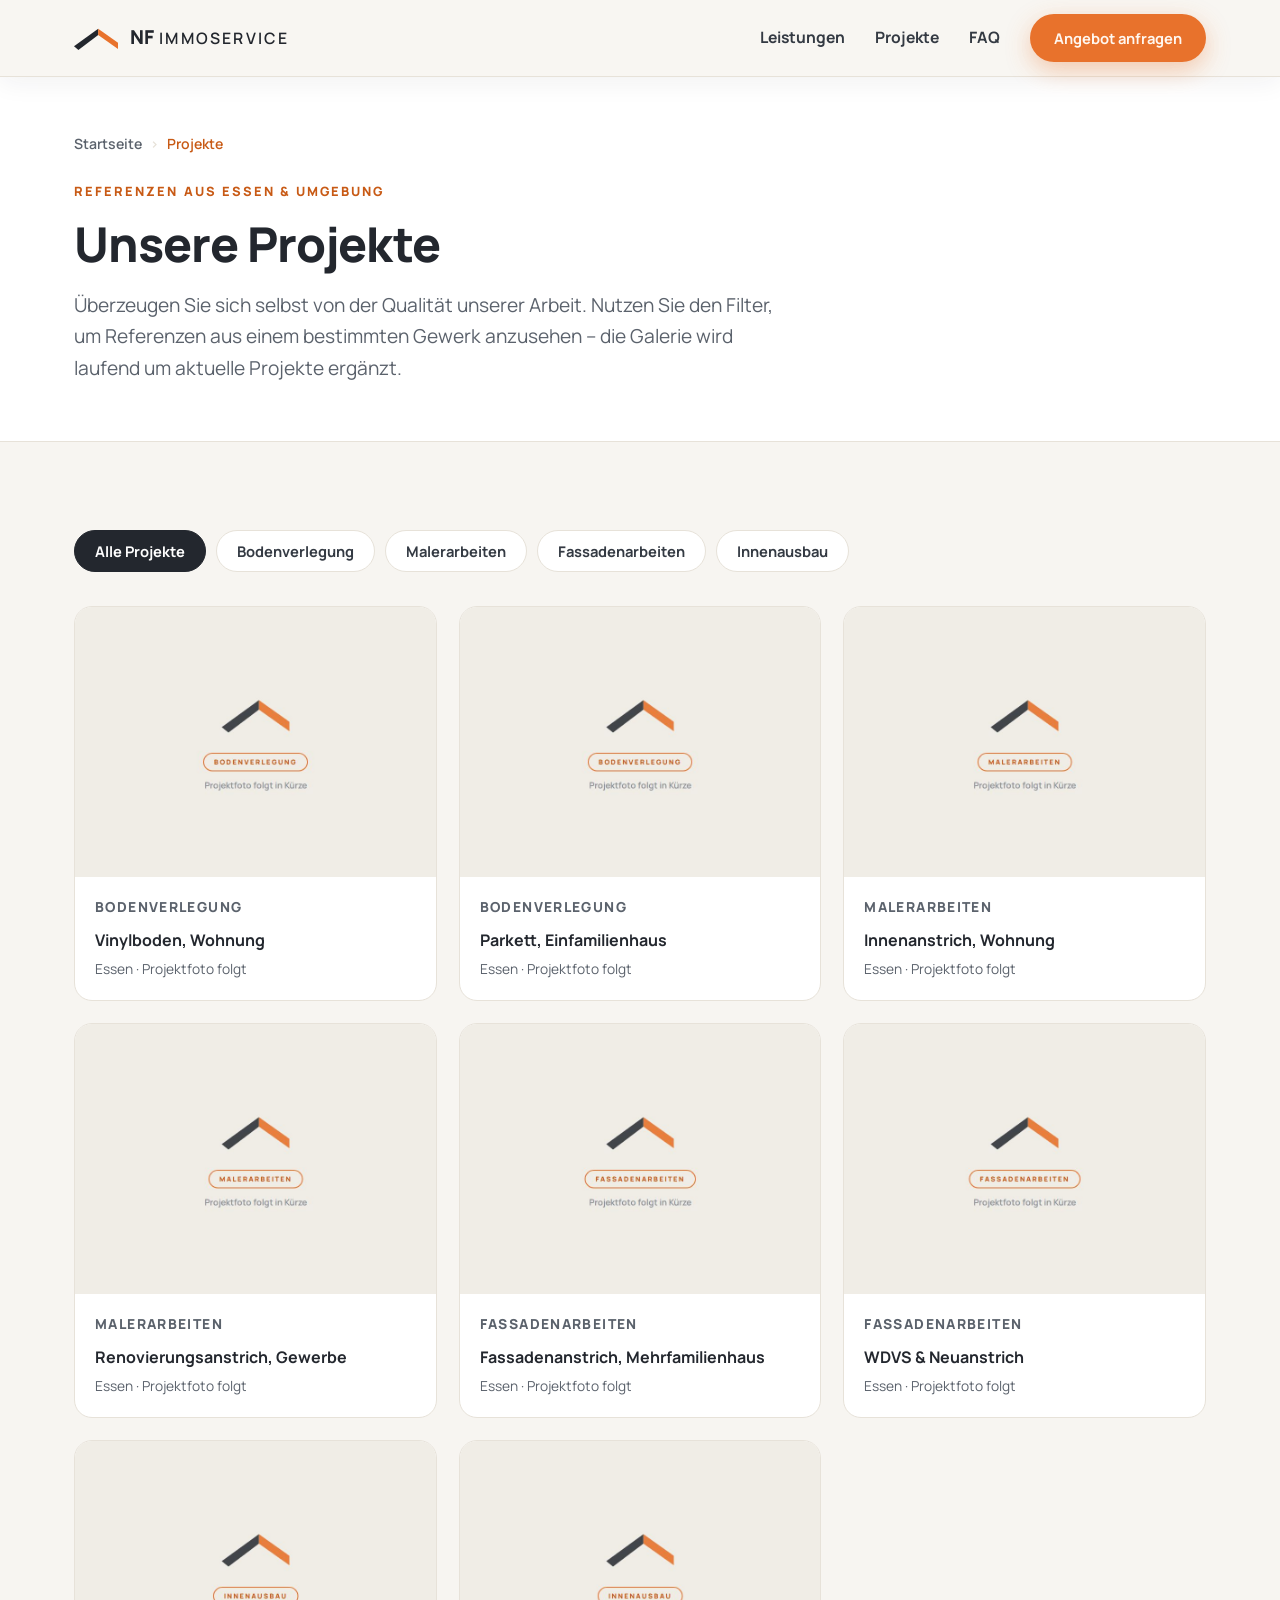
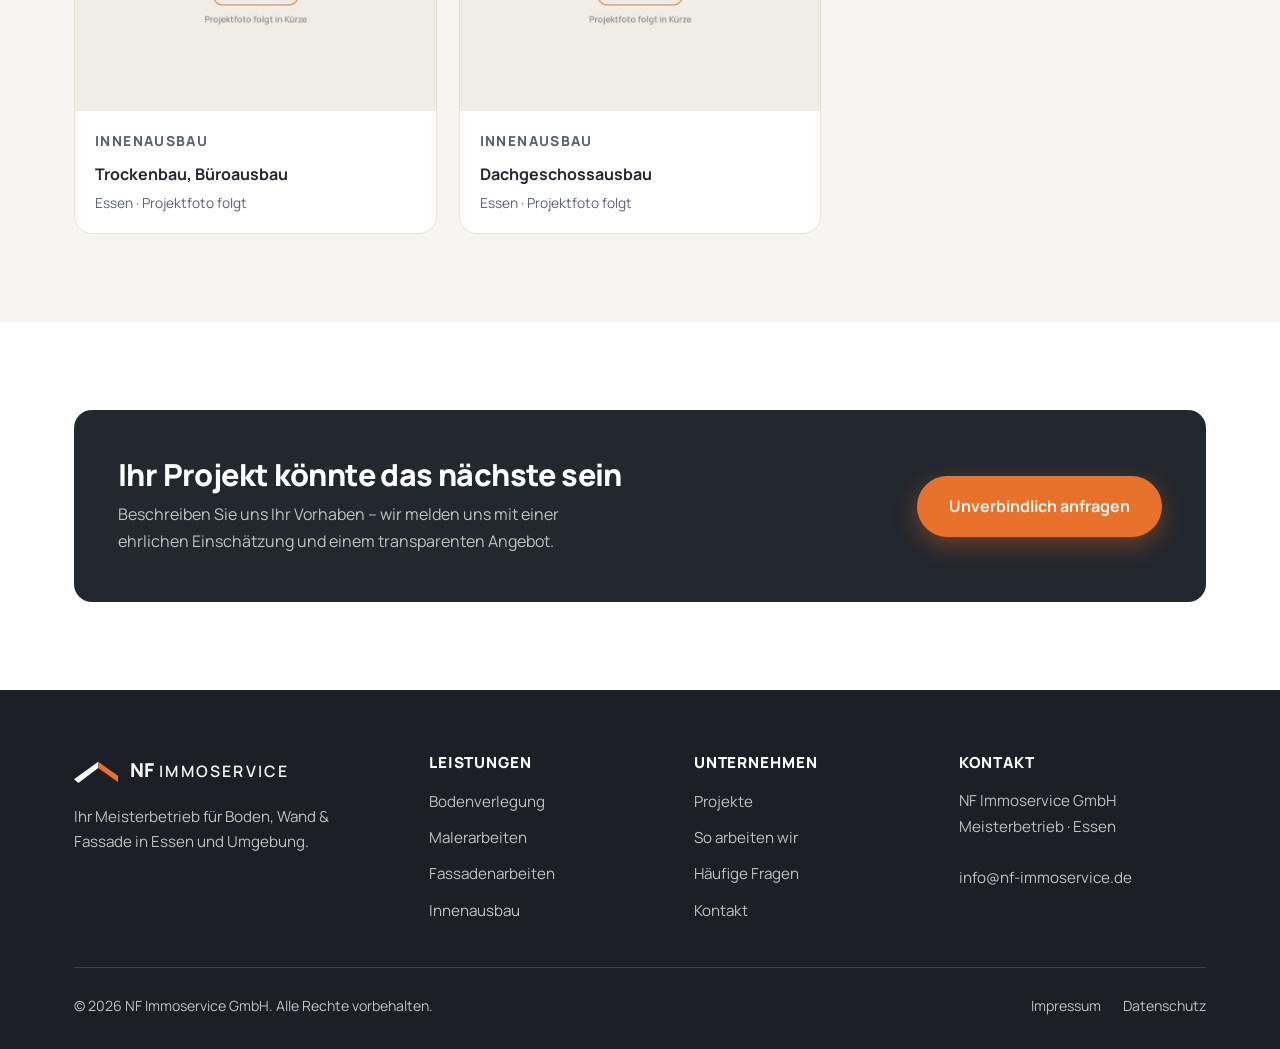
==== projekte/index.html @ ee69bb4f "Ausbau zu Multi-Page: Leistungs-Unterseiten, Projektgalerie, Local SEO Essen - Eigene SEO-Landingpag" ====
<!DOCTYPE html>
<html lang="de">
<head>
    <meta charset="UTF-8">
    <meta name="viewport" content="width=device-width, initial-scale=1.0">

    <title>Projekte &amp; Referenzen – NF Immoservice, Meisterbetrieb in Essen</title>
    <meta name="description" content="Ausgewählte Projekte und Referenzen der NF Immoservice GmbH aus Essen und Umgebung: Bodenverlegung, Malerarbeiten, Fassadenarbeiten und Innenausbau im Überblick.">
    <meta name="robots" content="index, follow, max-image-preview:large">
    <link rel="canonical" href="https://www.nf-immoservice.de/projekte/">

    <meta property="og:type" content="website">
    <meta property="og:locale" content="de_DE">
    <meta property="og:site_name" content="NF Immoservice GmbH">
    <meta property="og:title" content="Projekte &amp; Referenzen – NF Immoservice">
    <meta property="og:description" content="Ausgewählte Projekte aus Bodenverlegung, Malerarbeiten, Fassade und Innenausbau in Essen und Umgebung.">
    <meta property="og:url" content="https://www.nf-immoservice.de/projekte/">
    <meta property="og:image" content="https://www.nf-immoservice.de/og-image.png">

    <link rel="icon" type="image/svg+xml" href="../favicon.svg">
    <link rel="apple-touch-icon" href="../apple-touch-icon.png">
    <meta name="theme-color" content="#23272E">
    <link rel="preload" href="../fonts/manrope-latin.woff2" as="font" type="font/woff2" crossorigin>
    <link rel="stylesheet" href="../styles.css">

    <script type="application/ld+json">
    {
      "@context": "https://schema.org",
      "@type": "BreadcrumbList",
      "itemListElement": [
        { "@type": "ListItem", "position": 1, "name": "Startseite", "item": "https://www.nf-immoservice.de/" },
        { "@type": "ListItem", "position": 2, "name": "Projekte", "item": "https://www.nf-immoservice.de/projekte/" }
      ]
    }
    </script>
</head>
<body>

    <a class="skip-link" href="#main">Zum Inhalt springen</a>

    <header class="header scrolled">
        <div class="header-inner">
            <a href="../index.html" class="brand" aria-label="NF Immoservice – zur Startseite">
                <svg class="brand-mark" width="44" height="34" viewBox="0 0 100 62" aria-hidden="true" focusable="false">
                    <polygon points="0,50 55,10 55,24 10,58" fill="#23272E"/>
                    <polygon points="55,10 100,42 100,56 55,24" fill="#E8722C"/>
                </svg>
                <span class="brand-text">NF <em>Immoservice</em></span>
            </a>
            <nav class="nav-desktop" aria-label="Hauptnavigation">
                <a href="../index.html#leistungen">Leistungen</a>
                <a href="./" aria-current="page">Projekte</a>
                <a href="../index.html#faq">FAQ</a>
                <span data-phone-slot="header" hidden></span>
                <a href="../index.html#kontakt" class="btn btn-primary btn-sm">Angebot anfragen</a>
            </nav>
            <button class="menu-btn" id="menuBtn" aria-label="Menü öffnen" aria-expanded="false" aria-controls="mobileMenu">
                <span class="hamburger" aria-hidden="true"><span></span><span></span><span></span></span>
            </button>
        </div>
    </header>

    <div class="mobile-menu" id="mobileMenu">
        <nav class="mobile-nav" aria-label="Mobile Navigation">
            <a href="../index.html">Startseite</a>
            <a href="../leistungen/bodenverlegung/">Bodenverlegung</a>
            <a href="../leistungen/malerarbeiten/">Malerarbeiten</a>
            <a href="../leistungen/fassadenarbeiten/">Fassadenarbeiten</a>
            <a href="../leistungen/innenausbau/">Innenausbau</a>
            <a href="./" aria-current="page">Projekte</a>
            <a href="../index.html#kontakt" class="mobile-cta">Angebot anfragen</a>
        </nav>
    </div>

    <main id="main">

        <section class="page-hero">
            <div class="container">
                <ol class="breadcrumb">
                    <li><a href="../index.html">Startseite</a></li>
                    <li aria-current="page">Projekte</li>
                </ol>
                <p class="eyebrow">Referenzen aus Essen &amp; Umgebung</p>
                <h1>Unsere Projekte</h1>
                <p class="lead">Überzeugen Sie sich selbst von der Qualität unserer Arbeit. Nutzen Sie den Filter, um Referenzen aus einem bestimmten Gewerk anzusehen – die Galerie wird laufend um aktuelle Projekte ergänzt.</p>
            </div>
        </section>

        <section class="detail">
            <div class="container">
                <div class="gallery-filter" role="group" aria-label="Projekte nach Gewerk filtern">
                    <button data-filter="alle" class="active" aria-pressed="true">Alle Projekte</button>
                    <button data-filter="bodenverlegung" aria-pressed="false">Bodenverlegung</button>
                    <button data-filter="malerarbeiten" aria-pressed="false">Malerarbeiten</button>
                    <button data-filter="fassadenarbeiten" aria-pressed="false">Fassadenarbeiten</button>
                    <button data-filter="innenausbau" aria-pressed="false">Innenausbau</button>
                </div>

                <div class="gallery-grid">
                    <figure class="gallery-item" data-gewerk="bodenverlegung">
                        <img src="../images/projekte/projekt-bodenverlegung-1.jpg" alt="Referenzprojekt Bodenverlegung" width="800" height="600" loading="lazy">
                        <figcaption>
                            <span class="gallery-tag">Bodenverlegung</span>
                            <strong>Vinylboden, Wohnung</strong>
                            <span>Essen · Projektfoto folgt</span>
                        </figcaption>
                    </figure>
                    <figure class="gallery-item" data-gewerk="bodenverlegung">
                        <img src="../images/projekte/projekt-bodenverlegung-2.jpg" alt="Referenzprojekt Bodenverlegung" width="800" height="600" loading="lazy">
                        <figcaption>
                            <span class="gallery-tag">Bodenverlegung</span>
                            <strong>Parkett, Einfamilienhaus</strong>
                            <span>Essen · Projektfoto folgt</span>
                        </figcaption>
                    </figure>
                    <figure class="gallery-item" data-gewerk="malerarbeiten">
                        <img src="../images/projekte/projekt-malerarbeiten-1.jpg" alt="Referenzprojekt Malerarbeiten" width="800" height="600" loading="lazy">
                        <figcaption>
                            <span class="gallery-tag">Malerarbeiten</span>
                            <strong>Innenanstrich, Wohnung</strong>
                            <span>Essen · Projektfoto folgt</span>
                        </figcaption>
                    </figure>
                    <figure class="gallery-item" data-gewerk="malerarbeiten">
                        <img src="../images/projekte/projekt-malerarbeiten-2.jpg" alt="Referenzprojekt Malerarbeiten" width="800" height="600" loading="lazy">
                        <figcaption>
                            <span class="gallery-tag">Malerarbeiten</span>
                            <strong>Renovierungsanstrich, Gewerbe</strong>
                            <span>Essen · Projektfoto folgt</span>
                        </figcaption>
                    </figure>
                    <figure class="gallery-item" data-gewerk="fassadenarbeiten">
                        <img src="../images/projekte/projekt-fassadenarbeiten-1.jpg" alt="Referenzprojekt Fassadenarbeiten" width="800" height="600" loading="lazy">
                        <figcaption>
                            <span class="gallery-tag">Fassadenarbeiten</span>
                            <strong>Fassadenanstrich, Mehrfamilienhaus</strong>
                            <span>Essen · Projektfoto folgt</span>
                        </figcaption>
                    </figure>
                    <figure class="gallery-item" data-gewerk="fassadenarbeiten">
                        <img src="../images/projekte/projekt-fassadenarbeiten-2.jpg" alt="Referenzprojekt Fassadenarbeiten" width="800" height="600" loading="lazy">
                        <figcaption>
                            <span class="gallery-tag">Fassadenarbeiten</span>
                            <strong>WDVS &amp; Neuanstrich</strong>
                            <span>Essen · Projektfoto folgt</span>
                        </figcaption>
                    </figure>
                    <figure class="gallery-item" data-gewerk="innenausbau">
                        <img src="../images/projekte/projekt-innenausbau-1.jpg" alt="Referenzprojekt Innenausbau" width="800" height="600" loading="lazy">
                        <figcaption>
                            <span class="gallery-tag">Innenausbau</span>
                            <strong>Trockenbau, Büroausbau</strong>
                            <span>Essen · Projektfoto folgt</span>
                        </figcaption>
                    </figure>
                    <figure class="gallery-item" data-gewerk="innenausbau">
                        <img src="../images/projekte/projekt-innenausbau-2.jpg" alt="Referenzprojekt Innenausbau" width="800" height="600" loading="lazy">
                        <figcaption>
                            <span class="gallery-tag">Innenausbau</span>
                            <strong>Dachgeschossausbau</strong>
                            <span>Essen · Projektfoto folgt</span>
                        </figcaption>
                    </figure>
                </div>
            </div>
        </section>

        <section class="detail detail-alt">
            <div class="container">
                <div class="cta-banner">
                    <div>
                        <h2>Ihr Projekt könnte das nächste sein</h2>
                        <p>Beschreiben Sie uns Ihr Vorhaben – wir melden uns mit einer ehrlichen Einschätzung und einem transparenten Angebot.</p>
                    </div>
                    <a href="../index.html#kontakt" class="btn btn-primary">Unverbindlich anfragen</a>
                </div>
            </div>
        </section>
    </main>

    <footer class="footer">
        <div class="container">
            <div class="footer-grid">
                <div class="footer-col footer-brand">
                    <a href="../index.html" class="brand brand-light" aria-label="NF Immoservice – zur Startseite">
                        <svg class="brand-mark" width="44" height="34" viewBox="0 0 100 62" aria-hidden="true" focusable="false">
                            <polygon points="0,50 55,10 55,24 10,58" fill="#F7F5F1"/>
                            <polygon points="55,10 100,42 100,56 55,24" fill="#E8722C"/>
                        </svg>
                        <span class="brand-text">NF <em>Immoservice</em></span>
                    </a>
                    <p class="footer-tagline">Ihr Meisterbetrieb für Boden, Wand &amp; Fassade in Essen und Umgebung.</p>
                </div>
                <div class="footer-col">
                    <h4>Leistungen</h4>
                    <ul>
                        <li><a href="../leistungen/bodenverlegung/">Bodenverlegung</a></li>
                        <li><a href="../leistungen/malerarbeiten/">Malerarbeiten</a></li>
                        <li><a href="../leistungen/fassadenarbeiten/">Fassadenarbeiten</a></li>
                        <li><a href="../leistungen/innenausbau/">Innenausbau</a></li>
                    </ul>
                </div>
                <div class="footer-col">
                    <h4>Unternehmen</h4>
                    <ul>
                        <li><a href="./">Projekte</a></li>
                        <li><a href="../index.html#ablauf">So arbeiten wir</a></li>
                        <li><a href="../index.html#faq">Häufige Fragen</a></li>
                        <li><a href="../index.html#kontakt">Kontakt</a></li>
                    </ul>
                </div>
                <div class="footer-col">
                    <h4>Kontakt</h4>
                    <address>
                        NF Immoservice GmbH<br>
                        Meisterbetrieb · Essen<br><br>
                        <a href="mailto:info@nf-immoservice.de">info@nf-immoservice.de</a>
                    </address>
                </div>
            </div>
            <div class="footer-bottom">
                <p>&copy; <span id="year">2026</span> NF Immoservice GmbH. Alle Rechte vorbehalten.</p>
                <div class="footer-legal">
                    <a href="../impressum.html">Impressum</a>
                    <a href="../datenschutz.html">Datenschutz</a>
                </div>
            </div>
        </div>
    </footer>

    <script src="../site.js" defer></script>
</body>
</html>
---- styles.css ----
/* ============================================================
   NF Immoservice – Design System
   Farben aus dem Firmenlogo: Anthrazit & Orange auf Warmweiß
   ============================================================ */

/* Selbstgehostete Schrift (DSGVO-konform, kein Google-Fonts-Request) */
@font-face {
    font-family: 'Manrope';
    font-style: normal;
    font-weight: 400 800;
    font-display: swap;
    src: url('fonts/manrope-latin.woff2') format('woff2');
    unicode-range: U+0000-00FF, U+0131, U+0152-0153, U+02BB-02BC, U+02C6, U+02DA, U+02DC, U+0304, U+0308, U+0329, U+2000-206F, U+20AC, U+2122, U+2191, U+2193, U+2212, U+2215, U+FEFF, U+FFFD;
}

@font-face {
    font-family: 'Manrope';
    font-style: normal;
    font-weight: 400 800;
    font-display: swap;
    src: url('fonts/manrope-latin-ext.woff2') format('woff2');
    unicode-range: U+0100-02BA, U+02BD-02C5, U+02C7-02CC, U+02CE-02D7, U+02DD-02FF, U+0304, U+0308, U+0329, U+1D00-1DBF, U+1E00-1E9F, U+1EF2-1EFF, U+2020, U+20A0-20AB, U+20AD-20C0, U+2113, U+2C60-2C7F, U+A720-A7FF;
}

:root {
    --ink: #23272E;
    --ink-soft: #343A43;
    --muted: #5B626C;
    --paper: #F7F5F1;
    --white: #FFFFFF;
    --orange: #E8722C;
    --orange-dark: #C85A15;
    --line: #E7E2D9;
    --line-dark: rgba(255, 255, 255, 0.14);
    --radius: 18px;
    --radius-sm: 12px;
    --shadow: 0 10px 40px rgba(35, 39, 46, 0.08);
    --shadow-lg: 0 24px 64px rgba(35, 39, 46, 0.14);
    --container: 1180px;
    --header-h: 76px;
}

* { margin: 0; padding: 0; box-sizing: border-box; }

html { scroll-behavior: smooth; }

body {
    font-family: 'Manrope', system-ui, -apple-system, 'Segoe UI', sans-serif;
    color: var(--ink);
    background: var(--paper);
    line-height: 1.65;
    -webkit-font-smoothing: antialiased;
    text-rendering: optimizeLegibility;
}

img { display: block; max-width: 100%; height: auto; }

a { color: inherit; }

.container {
    max-width: var(--container);
    margin: 0 auto;
    padding: 0 24px;
}

section[id] { scroll-margin-top: calc(var(--header-h) + 16px); }

/* ---------- Typografie ---------- */

h1, h2, h3, h4 {
    font-weight: 800;
    line-height: 1.15;
    letter-spacing: -0.02em;
    color: var(--ink);
}

h1 { font-size: clamp(2.3rem, 5vw, 3.6rem); }
h2 { font-size: clamp(1.7rem, 3.4vw, 2.5rem); }
h3 { font-size: 1.2rem; }

.eyebrow {
    display: inline-block;
    font-size: 0.8rem;
    font-weight: 800;
    letter-spacing: 0.16em;
    text-transform: uppercase;
    color: var(--orange-dark);
    margin-bottom: 14px;
}

.eyebrow-light { color: var(--orange); }

.lead {
    font-size: clamp(1.05rem, 1.6vw, 1.2rem);
    color: var(--muted);
    max-width: 54ch;
}

.section-head {
    max-width: 640px;
    margin-bottom: 48px;
}

.section-sub {
    color: var(--muted);
    font-size: 1.05rem;
    margin-top: 12px;
}

.accent { color: var(--orange); }

/* ---------- Buttons ---------- */

.btn {
    display: inline-flex;
    align-items: center;
    justify-content: center;
    gap: 8px;
    padding: 15px 30px;
    border-radius: 999px;
    border: 2px solid transparent;
    font-family: inherit;
    font-size: 1rem;
    font-weight: 700;
    text-decoration: none;
    cursor: pointer;
    transition: transform 0.18s ease, box-shadow 0.18s ease, background 0.18s ease, color 0.18s ease, border-color 0.18s ease;
}

.btn:focus-visible { outline: 3px solid var(--orange); outline-offset: 3px; }

.btn-primary {
    background: var(--orange);
    color: #FFF7F0;
    box-shadow: 0 8px 24px rgba(232, 114, 44, 0.35);
}

.btn-primary:hover {
    background: var(--orange-dark);
    transform: translateY(-2px);
    box-shadow: 0 12px 30px rgba(200, 90, 21, 0.4);
}

.btn-ghost {
    background: transparent;
    color: var(--ink);
    border-color: var(--ink);
}

.btn-ghost:hover { background: var(--ink); color: var(--paper); transform: translateY(-2px); }

.btn-sm { padding: 10px 22px; font-size: 0.92rem; }

.btn-block { width: 100%; }

/* ---------- Skip-Link ---------- */

.skip-link {
    position: absolute;
    left: 16px;
    top: -60px;
    z-index: 200;
    background: var(--ink);
    color: var(--white);
    padding: 10px 18px;
    border-radius: 8px;
    text-decoration: none;
    transition: top 0.2s ease;
}

.skip-link:focus { top: 12px; }

/* ---------- Header ---------- */

.header {
    position: fixed;
    inset: 0 0 auto 0;
    z-index: 100;
    background: rgba(247, 245, 241, 0.88);
    backdrop-filter: blur(12px);
    -webkit-backdrop-filter: blur(12px);
    border-bottom: 1px solid transparent;
    transition: border-color 0.25s ease, box-shadow 0.25s ease;
}

.header.scrolled {
    border-bottom-color: var(--line);
    box-shadow: 0 6px 24px rgba(35, 39, 46, 0.06);
}

.header-inner {
    max-width: var(--container);
    margin: 0 auto;
    padding: 0 24px;
    height: var(--header-h);
    display: flex;
    align-items: center;
    justify-content: space-between;
    gap: 24px;
}

.brand {
    display: inline-flex;
    align-items: center;
    gap: 12px;
    text-decoration: none;
}

.brand-mark { flex-shrink: 0; }

.brand-text {
    font-size: 1.2rem;
    font-weight: 800;
    letter-spacing: 0.02em;
    color: var(--ink);
    white-space: nowrap;
}

.brand-text em {
    font-style: normal;
    font-weight: 600;
    letter-spacing: 0.14em;
    text-transform: uppercase;
    font-size: 0.82em;
}

.brand-light .brand-text { color: var(--paper); }

.nav-desktop {
    display: flex;
    align-items: center;
    gap: 30px;
}

.nav-desktop > a:not(.btn) {
    text-decoration: none;
    font-weight: 700;
    font-size: 0.98rem;
    color: var(--ink-soft);
    position: relative;
    padding: 6px 0;
}

.nav-desktop > a:not(.btn)::after {
    content: "";
    position: absolute;
    left: 0;
    bottom: 0;
    width: 100%;
    height: 2px;
    background: var(--orange);
    transform: scaleX(0);
    transform-origin: left;
    transition: transform 0.22s ease;
}

.nav-desktop > a:not(.btn):hover::after { transform: scaleX(1); }

/* Hamburger */

.menu-btn {
    display: none;
    background: none;
    border: none;
    cursor: pointer;
    padding: 10px;
}

.hamburger {
    display: flex;
    flex-direction: column;
    gap: 5px;
    width: 26px;
}

.hamburger span {
    height: 3px;
    width: 100%;
    background: var(--ink);
    border-radius: 2px;
    transition: transform 0.25s ease, opacity 0.25s ease;
}

.menu-btn.active .hamburger span:nth-child(1) { transform: translateY(8px) rotate(45deg); }
.menu-btn.active .hamburger span:nth-child(2) { opacity: 0; }
.menu-btn.active .hamburger span:nth-child(3) { transform: translateY(-8px) rotate(-45deg); }

/* Mobile Menu */

.mobile-menu {
    position: fixed;
    inset: 0;
    z-index: 90;
    background: var(--ink);
    display: flex;
    align-items: center;
    justify-content: center;
    opacity: 0;
    visibility: hidden;
    transition: opacity 0.3s ease, visibility 0.3s ease;
}

.mobile-menu.active { opacity: 1; visibility: visible; }

.mobile-nav {
    display: flex;
    flex-direction: column;
    align-items: center;
    gap: 22px;
}

.mobile-nav a {
    color: var(--paper);
    text-decoration: none;
    font-size: 1.35rem;
    font-weight: 700;
}

.mobile-nav a:hover { color: var(--orange); }

.mobile-nav .mobile-cta {
    margin-top: 10px;
    background: var(--orange);
    padding: 13px 30px;
    border-radius: 999px;
    font-size: 1.1rem;
}

.mobile-nav .mobile-cta:hover { color: var(--white); background: var(--orange-dark); }

/* ---------- Hero ---------- */

.hero {
    padding: calc(var(--header-h) + 64px) 0 84px;
    overflow: hidden;
}

.hero-grid {
    display: grid;
    grid-template-columns: 1.08fr 0.92fr;
    gap: 64px;
    align-items: center;
}

.hero h1 { margin-bottom: 22px; }

.hero .lead { margin-bottom: 34px; }

.hero-actions {
    display: flex;
    flex-wrap: wrap;
    gap: 14px;
    margin-bottom: 36px;
}

.hero-trust {
    list-style: none;
    display: flex;
    flex-wrap: wrap;
    gap: 12px 26px;
}

.hero-trust li {
    display: inline-flex;
    align-items: center;
    gap: 8px;
    font-weight: 700;
    font-size: 0.95rem;
    color: var(--ink-soft);
}

.hero-trust svg { color: var(--orange); flex-shrink: 0; }

.hero-visual { position: relative; }

.hero-photo {
    border-radius: var(--radius);
    overflow: hidden;
    box-shadow: var(--shadow-lg);
    aspect-ratio: 4 / 5;
}

.hero-photo img {
    width: 100%;
    height: 100%;
    object-fit: cover;
}

.hero-roof {
    position: absolute;
    top: -34px;
    right: -22px;
    width: 120px;
    filter: drop-shadow(0 10px 20px rgba(35, 39, 46, 0.2));
}

.hero-card {
    position: absolute;
    left: -26px;
    bottom: 34px;
    background: var(--white);
    border-radius: var(--radius-sm);
    box-shadow: var(--shadow-lg);
    padding: 18px 22px;
    display: flex;
    align-items: center;
    gap: 14px;
}

.hero-card-num {
    font-size: 2.4rem;
    font-weight: 800;
    color: var(--orange);
    line-height: 1;
}

.hero-card-label {
    font-size: 0.88rem;
    font-weight: 700;
    color: var(--ink-soft);
    line-height: 1.35;
}

/* ---------- Trustbar ---------- */

.trustbar {
    background: var(--ink);
    color: var(--paper);
    padding: 34px 0;
}

.trustbar-grid {
    display: grid;
    grid-template-columns: repeat(4, 1fr);
    gap: 28px;
}

.trust-item strong {
    display: block;
    font-size: 1.02rem;
    margin-bottom: 4px;
    color: var(--white);
}

.trust-item strong::before {
    content: "";
    display: inline-block;
    width: 8px;
    height: 8px;
    border-radius: 50%;
    background: var(--orange);
    margin-right: 10px;
    vertical-align: 2px;
}

.trust-item span {
    font-size: 0.9rem;
    color: rgba(247, 245, 241, 0.72);
}

/* ---------- Services ---------- */

.services {
    background: var(--white);
    padding: 96px 0;
}

.services-grid {
    display: grid;
    grid-template-columns: repeat(4, 1fr);
    gap: 24px;
}

.service-card {
    display: flex;
    flex-direction: column;
    background: var(--paper);
    border: 1px solid var(--line);
    border-radius: var(--radius);
    overflow: hidden;
    text-decoration: none;
    transition: transform 0.22s ease, box-shadow 0.22s ease, border-color 0.22s ease;
}

.service-card:hover {
    transform: translateY(-6px);
    box-shadow: var(--shadow-lg);
    border-color: transparent;
}

.service-image {
    aspect-ratio: 3 / 2;
    overflow: hidden;
}

.service-image img {
    width: 100%;
    height: 100%;
    object-fit: cover;
    transition: transform 0.35s ease;
}

.service-card:hover .service-image img { transform: scale(1.05); }

.service-body {
    padding: 22px 22px 24px;
    display: flex;
    flex-direction: column;
    flex: 1;
}

.service-body h3 { margin-bottom: 8px; }

.service-body p {
    color: var(--muted);
    font-size: 0.94rem;
    flex: 1;
}

.link-arrow {
    margin-top: 16px;
    font-weight: 800;
    font-size: 0.92rem;
    color: var(--orange-dark);
}

.service-card:hover .link-arrow { text-decoration: underline; }

/* ---------- Detail-Sektionen ---------- */

.detail { padding: 88px 0; background: var(--paper); }

.detail-alt { background: var(--white); }

.detail-grid {
    display: grid;
    grid-template-columns: 1fr 1.1fr;
    gap: 64px;
    align-items: center;
}

.detail-grid-reverse .detail-media { order: 2; }
.detail-grid-reverse .detail-copy { order: 1; }

.detail-media img {
    border-radius: var(--radius);
    box-shadow: var(--shadow);
    width: 100%;
    aspect-ratio: 4 / 3;
    object-fit: cover;
}

.detail-copy h2 { margin-bottom: 18px; }

.detail-copy p { color: var(--muted); margin-bottom: 16px; }

.detail-copy strong { color: var(--ink-soft); }

.check-list {
    list-style: none;
    margin-top: 8px;
    display: grid;
    gap: 10px;
}

.check-list li {
    position: relative;
    padding-left: 30px;
    font-weight: 600;
    color: var(--ink-soft);
    font-size: 0.97rem;
}

.check-list li::before {
    content: "";
    position: absolute;
    left: 0;
    top: 3px;
    width: 18px;
    height: 18px;
    border-radius: 50%;
    background: var(--orange);
    -webkit-mask: url('data:image/svg+xml;utf8,<svg xmlns="http://www.w3.org/2000/svg" viewBox="0 0 24 24" fill="none" stroke="black" stroke-width="3.5" stroke-linecap="round" stroke-linejoin="round"><polyline points="20 6 9 17 4 12"/></svg>') center / contain no-repeat;
    mask: url('data:image/svg+xml;utf8,<svg xmlns="http://www.w3.org/2000/svg" viewBox="0 0 24 24" fill="none" stroke="black" stroke-width="3.5" stroke-linecap="round" stroke-linejoin="round"><polyline points="20 6 9 17 4 12"/></svg>') center / contain no-repeat;
}

/* ---------- Prozess ---------- */

.process {
    background: var(--white);
    padding: 96px 0;
}

.process-grid {
    list-style: none;
    display: grid;
    grid-template-columns: repeat(4, 1fr);
    gap: 24px;
}

.process-step {
    background: var(--paper);
    border: 1px solid var(--line);
    border-radius: var(--radius);
    padding: 28px 24px;
    position: relative;
    transition: transform 0.22s ease, box-shadow 0.22s ease;
}

.process-step:hover { transform: translateY(-4px); box-shadow: var(--shadow); }

.step-num {
    display: inline-block;
    font-size: 0.95rem;
    font-weight: 800;
    color: var(--orange-dark);
    letter-spacing: 0.08em;
    border: 2px solid var(--orange);
    border-radius: 999px;
    padding: 4px 14px;
    margin-bottom: 18px;
}

.process-step h3 { margin-bottom: 10px; font-size: 1.1rem; }

.process-step p { color: var(--muted); font-size: 0.93rem; }

/* ---------- Warum wir ---------- */

.why {
    background: var(--ink);
    color: var(--paper);
    padding: 96px 0;
}

.why-grid-outer {
    display: grid;
    grid-template-columns: 0.9fr 1.1fr;
    gap: 64px;
    align-items: center;
}

.why h2 { color: var(--white); margin-bottom: 18px; }

.why-copy p {
    color: rgba(247, 245, 241, 0.78);
    margin-bottom: 28px;
}

.why-cards {
    display: grid;
    grid-template-columns: repeat(2, 1fr);
    gap: 20px;
}

.why-card {
    background: rgba(255, 255, 255, 0.05);
    border: 1px solid var(--line-dark);
    border-radius: var(--radius);
    padding: 26px 24px;
    transition: background 0.22s ease, transform 0.22s ease;
}

.why-card:hover { background: rgba(255, 255, 255, 0.09); transform: translateY(-4px); }

.why-icon {
    width: 48px;
    height: 48px;
    border-radius: 14px;
    background: rgba(232, 114, 44, 0.18);
    color: var(--orange);
    display: grid;
    place-items: center;
    margin-bottom: 16px;
}

.why-card h3 { color: var(--white); font-size: 1.05rem; margin-bottom: 8px; }

.why-card p { color: rgba(247, 245, 241, 0.72); font-size: 0.92rem; }

/* ---------- FAQ ---------- */

.faq { background: var(--paper); padding: 96px 0; }

.faq-inner { max-width: 820px; }

.faq-list { display: grid; gap: 14px; }

.faq-item {
    background: var(--white);
    border: 1px solid var(--line);
    border-radius: var(--radius-sm);
    overflow: hidden;
    transition: box-shadow 0.2s ease;
}

.faq-item[open] { box-shadow: var(--shadow); }

.faq-item summary {
    list-style: none;
    cursor: pointer;
    display: flex;
    align-items: center;
    justify-content: space-between;
    gap: 16px;
    padding: 20px 24px;
    font-weight: 800;
    font-size: 1.02rem;
}

.faq-item summary::-webkit-details-marker { display: none; }

.faq-item summary:focus-visible { outline: 3px solid var(--orange); outline-offset: -3px; }

.faq-chevron {
    flex-shrink: 0;
    width: 12px;
    height: 12px;
    border-right: 3px solid var(--orange-dark);
    border-bottom: 3px solid var(--orange-dark);
    transform: rotate(45deg);
    transition: transform 0.22s ease;
    margin-top: -4px;
}

.faq-item[open] .faq-chevron { transform: rotate(225deg); margin-top: 4px; }

.faq-answer {
    padding: 0 24px 22px;
    color: var(--muted);
}

.faq-answer a { color: var(--orange-dark); font-weight: 700; }

/* ---------- Kontakt ---------- */

.contact {
    background: linear-gradient(160deg, var(--ink) 0%, #2E333C 100%);
    color: var(--paper);
    padding: 96px 0;
}

.contact-grid {
    display: grid;
    grid-template-columns: 0.85fr 1.15fr;
    gap: 64px;
    align-items: start;
}

.contact h2 { color: var(--white); margin-bottom: 18px; }

.contact-copy > p { color: rgba(247, 245, 241, 0.78); margin-bottom: 26px; }

.contact-mail {
    display: inline-flex;
    align-items: center;
    gap: 12px;
    font-size: 1.15rem;
    font-weight: 800;
    color: var(--white);
    text-decoration: none;
    border-bottom: 2px solid var(--orange);
    padding-bottom: 4px;
    margin-bottom: 30px;
    transition: color 0.2s ease;
}

.contact-mail:hover { color: var(--orange); }

.contact-mail svg { color: var(--orange); }

.contact-points {
    list-style: none;
    display: grid;
    gap: 12px;
}

.contact-points li {
    position: relative;
    padding-left: 26px;
    color: rgba(247, 245, 241, 0.82);
    font-weight: 600;
    font-size: 0.97rem;
}

.contact-points li::before {
    content: "";
    position: absolute;
    left: 0;
    top: 8px;
    width: 9px;
    height: 9px;
    border-radius: 50%;
    background: var(--orange);
}

.contact-form {
    background: var(--white);
    border-radius: var(--radius);
    padding: 34px;
    box-shadow: var(--shadow-lg);
    color: var(--ink);
}

.form-row {
    display: grid;
    grid-template-columns: 1fr 1fr;
    gap: 18px;
}

.form-group { margin-bottom: 18px; }

.form-group label {
    display: block;
    font-weight: 700;
    font-size: 0.9rem;
    margin-bottom: 7px;
    color: var(--ink-soft);
}

.form-group input,
.form-group select,
.form-group textarea {
    width: 100%;
    padding: 13px 15px;
    border: 1.5px solid var(--line);
    border-radius: 10px;
    font-family: inherit;
    font-size: 0.98rem;
    color: var(--ink);
    background: var(--paper);
    transition: border-color 0.18s ease, box-shadow 0.18s ease;
}

.form-group textarea { resize: vertical; }

.form-group input:focus,
.form-group select:focus,
.form-group textarea:focus {
    outline: none;
    border-color: var(--orange);
    box-shadow: 0 0 0 4px rgba(232, 114, 44, 0.15);
}

.checkbox-group { margin-top: 4px; }

.checkbox-label {
    display: flex;
    align-items: flex-start;
    gap: 10px;
    font-size: 0.9rem;
    color: var(--muted);
    cursor: pointer;
}

.checkbox-label input {
    width: 18px;
    height: 18px;
    margin-top: 3px;
    accent-color: var(--orange);
    flex-shrink: 0;
}

.checkbox-label a { color: var(--orange-dark); font-weight: 700; }

.form-note {
    margin-top: 16px;
    font-size: 0.9rem;
    color: var(--muted);
    background: var(--paper);
    border-left: 3px solid var(--orange);
    padding: 12px 16px;
    border-radius: 0 8px 8px 0;
}

.form-note a { color: var(--orange-dark); font-weight: 700; }

/* ---------- Footer ---------- */

.footer {
    background: #1C2026;
    color: rgba(247, 245, 241, 0.75);
    padding: 64px 0 32px;
}

.footer-grid {
    display: grid;
    grid-template-columns: 1.4fr 1fr 1fr 1.1fr;
    gap: 40px;
    padding-bottom: 44px;
    border-bottom: 1px solid var(--line-dark);
}

.footer-brand .brand { margin-bottom: 16px; }

.footer-tagline { font-size: 0.95rem; max-width: 30ch; }

.footer-col h4 {
    color: var(--white);
    font-size: 0.95rem;
    letter-spacing: 0.06em;
    text-transform: uppercase;
    margin-bottom: 16px;
}

.footer-col ul { list-style: none; display: grid; gap: 10px; }

.footer-col a {
    color: rgba(247, 245, 241, 0.75);
    text-decoration: none;
    font-size: 0.95rem;
    transition: color 0.18s ease;
}

.footer-col a:hover { color: var(--orange); }

.footer-col address { font-style: normal; font-size: 0.95rem; line-height: 1.7; }

.footer-bottom {
    display: flex;
    flex-wrap: wrap;
    justify-content: space-between;
    align-items: center;
    gap: 14px;
    padding-top: 26px;
    font-size: 0.88rem;
}

.footer-legal { display: flex; gap: 22px; }

.footer-legal a {
    color: rgba(247, 245, 241, 0.75);
    text-decoration: none;
}

.footer-legal a:hover { color: var(--orange); }

/* ---------- Rechtsseiten (Impressum / Datenschutz) ---------- */

.legal-page {
    padding: calc(var(--header-h) + 48px) 0 80px;
    max-width: 780px;
}

.legal-page h1 { margin-bottom: 28px; font-size: clamp(1.9rem, 4vw, 2.6rem); }

.legal-page h2 { font-size: 1.25rem; margin: 32px 0 10px; }

.legal-page p, .legal-page address { color: var(--muted); font-style: normal; margin-bottom: 12px; }

.legal-page a { color: var(--orange-dark); font-weight: 700; }

.legal-placeholder {
    background: #FFF4EA;
    border: 1px dashed var(--orange);
    border-radius: var(--radius-sm);
    padding: 14px 18px;
    color: var(--orange-dark);
    font-weight: 600;
    font-size: 0.92rem;
    margin: 18px 0;
}

/* ---------- Unterseiten: Page-Hero & Breadcrumb ---------- */

.page-hero {
    padding: calc(var(--header-h) + 56px) 0 56px;
    background: var(--white);
    border-bottom: 1px solid var(--line);
}

.page-hero h1 { font-size: clamp(2rem, 4.4vw, 3rem); margin-bottom: 18px; max-width: 20ch; }

.page-hero .lead { max-width: 60ch; }

.breadcrumb {
    list-style: none;
    display: flex;
    flex-wrap: wrap;
    gap: 8px;
    font-size: 0.88rem;
    font-weight: 600;
    color: var(--muted);
    margin-bottom: 22px;
}

.breadcrumb a { color: var(--muted); text-decoration: none; }
.breadcrumb a:hover { color: var(--orange-dark); }
.breadcrumb li + li::before { content: "›"; margin-right: 8px; color: var(--line); }
.breadcrumb [aria-current] { color: var(--orange-dark); }

/* ---------- CTA-Banner ---------- */

.cta-banner {
    background: var(--ink);
    border-radius: var(--radius);
    padding: 48px 44px;
    display: flex;
    flex-wrap: wrap;
    align-items: center;
    justify-content: space-between;
    gap: 24px;
}

.cta-banner h2 { color: var(--white); font-size: clamp(1.4rem, 2.6vw, 1.9rem); margin-bottom: 8px; }

.cta-banner p { color: rgba(247, 245, 241, 0.75); max-width: 48ch; }

/* ---------- Verwandte Leistungen ---------- */

.related { padding: 88px 0; background: var(--paper); }

.related-grid {
    display: grid;
    grid-template-columns: repeat(3, 1fr);
    gap: 20px;
}

.related-card {
    background: var(--white);
    border: 1px solid var(--line);
    border-radius: var(--radius);
    padding: 26px 24px;
    text-decoration: none;
    transition: transform 0.22s ease, box-shadow 0.22s ease;
}

.related-card:hover { transform: translateY(-4px); box-shadow: var(--shadow); }

.related-card h3 { margin-bottom: 8px; font-size: 1.08rem; }

.related-card p { color: var(--muted); font-size: 0.92rem; margin-bottom: 14px; }

/* ---------- Projektgalerie ---------- */

.gallery-filter {
    display: flex;
    flex-wrap: wrap;
    gap: 10px;
    margin-bottom: 34px;
}

.gallery-filter button {
    font-family: inherit;
    font-size: 0.92rem;
    font-weight: 700;
    padding: 10px 20px;
    border-radius: 999px;
    border: 1.5px solid var(--line);
    background: var(--white);
    color: var(--ink-soft);
    cursor: pointer;
    transition: background 0.18s ease, color 0.18s ease, border-color 0.18s ease;
}

.gallery-filter button:hover { border-color: var(--orange); color: var(--orange-dark); }

.gallery-filter button.active {
    background: var(--ink);
    border-color: var(--ink);
    color: var(--white);
}

.gallery-grid {
    display: grid;
    grid-template-columns: repeat(3, 1fr);
    gap: 22px;
}

.gallery-item {
    background: var(--white);
    border: 1px solid var(--line);
    border-radius: var(--radius);
    overflow: hidden;
    transition: transform 0.22s ease, box-shadow 0.22s ease;
}

.gallery-item:hover { transform: translateY(-4px); box-shadow: var(--shadow-lg); }

.gallery-item img { width: 100%; aspect-ratio: 4 / 3; object-fit: cover; }

.gallery-item figcaption { padding: 16px 20px 18px; }

.gallery-item figcaption strong { display: block; font-size: 1rem; margin-bottom: 2px; }

.gallery-item figcaption span { font-size: 0.86rem; color: var(--muted); }

.gallery-tag {
    display: inline-block;
    font-size: 0.72rem;
    font-weight: 800;
    letter-spacing: 0.1em;
    text-transform: uppercase;
    color: var(--orange-dark);
    margin-bottom: 8px;
}

/* ---------- Projekte-Teaser (Startseite) ---------- */

.projects-teaser { padding: 96px 0; background: var(--paper); }

.projects-teaser-inner {
    display: flex;
    flex-wrap: wrap;
    align-items: center;
    justify-content: space-between;
    gap: 28px;
}

/* ---------- Telefon & WhatsApp ---------- */

.header-phone {
    display: inline-flex;
    align-items: center;
    gap: 8px;
    font-weight: 800;
    font-size: 0.95rem;
    color: var(--ink);
    text-decoration: none;
    white-space: nowrap;
}

.header-phone:hover { color: var(--orange-dark); }
.header-phone svg { color: var(--orange); }

.contact-phone {
    display: inline-flex;
    align-items: center;
    gap: 12px;
    font-size: 1.15rem;
    font-weight: 800;
    color: var(--white);
    text-decoration: none;
    border-bottom: 2px solid var(--orange);
    padding-bottom: 4px;
    margin-bottom: 18px;
    transition: color 0.2s ease;
}

.contact-phone:hover { color: var(--orange); }
.contact-phone svg { color: var(--orange); }

.fab-whatsapp {
    position: fixed;
    right: 22px;
    bottom: 22px;
    z-index: 80;
    width: 58px;
    height: 58px;
    border-radius: 50%;
    background: #25D366;
    color: #fff;
    display: grid;
    place-items: center;
    box-shadow: 0 10px 30px rgba(37, 211, 102, 0.45);
    transition: transform 0.2s ease;
}

.fab-whatsapp:hover { transform: scale(1.08); }

/* ---------- Reveal Animationen ---------- */

.reveal {
    opacity: 0;
    transform: translateY(24px);
    transition: opacity 0.55s ease, transform 0.55s ease;
}

.reveal.revealed {
    opacity: 1;
    transform: none;
}

@media (prefers-reduced-motion: reduce) {
    html { scroll-behavior: auto; }
    *, *::before, *::after { transition: none !important; animation: none !important; }
}

/* ---------- Responsive ---------- */

@media (max-width: 1024px) {
    .services-grid { grid-template-columns: repeat(2, 1fr); }
    .process-grid { grid-template-columns: repeat(2, 1fr); }
    .trustbar-grid { grid-template-columns: repeat(2, 1fr); }
    .why-grid-outer { grid-template-columns: 1fr; gap: 44px; }
    .footer-grid { grid-template-columns: repeat(2, 1fr); }
}

@media (max-width: 880px) {
    .nav-desktop { display: none; }
    .menu-btn { display: block; }

    .hero { padding-top: calc(var(--header-h) + 40px); padding-bottom: 60px; }
    .hero-grid { grid-template-columns: 1fr; gap: 48px; }
    .hero-visual { max-width: 480px; }
    .hero-roof { right: 0; }
    .hero-card { left: 12px; }

    .detail-grid { grid-template-columns: 1fr; gap: 36px; }
    .detail-grid-reverse .detail-media { order: 0; }
    .detail-grid-reverse .detail-copy { order: 1; }

    .contact-grid { grid-template-columns: 1fr; gap: 44px; }

    .services, .process, .why, .faq, .contact { padding: 72px 0; }
    .detail { padding: 64px 0; }
}

@media (max-width: 1024px) and (min-width: 561px) {
    .gallery-grid { grid-template-columns: repeat(2, 1fr); }
    .related-grid { grid-template-columns: 1fr; }
}

@media (max-width: 560px) {
    .services-grid { grid-template-columns: 1fr; }
    .gallery-grid { grid-template-columns: 1fr; }
    .related-grid { grid-template-columns: 1fr; }
    .cta-banner { padding: 32px 24px; }
    .header-phone span { display: none; }
    .process-grid { grid-template-columns: 1fr; }
    .trustbar-grid { grid-template-columns: 1fr; gap: 18px; }
    .why-cards { grid-template-columns: 1fr; }
    .form-row { grid-template-columns: 1fr; gap: 0; }
    .footer-grid { grid-template-columns: 1fr; }
    .contact-form { padding: 24px 20px; }
    .brand-text { font-size: 1.05rem; }
    .hero-card { padding: 14px 16px; }
}
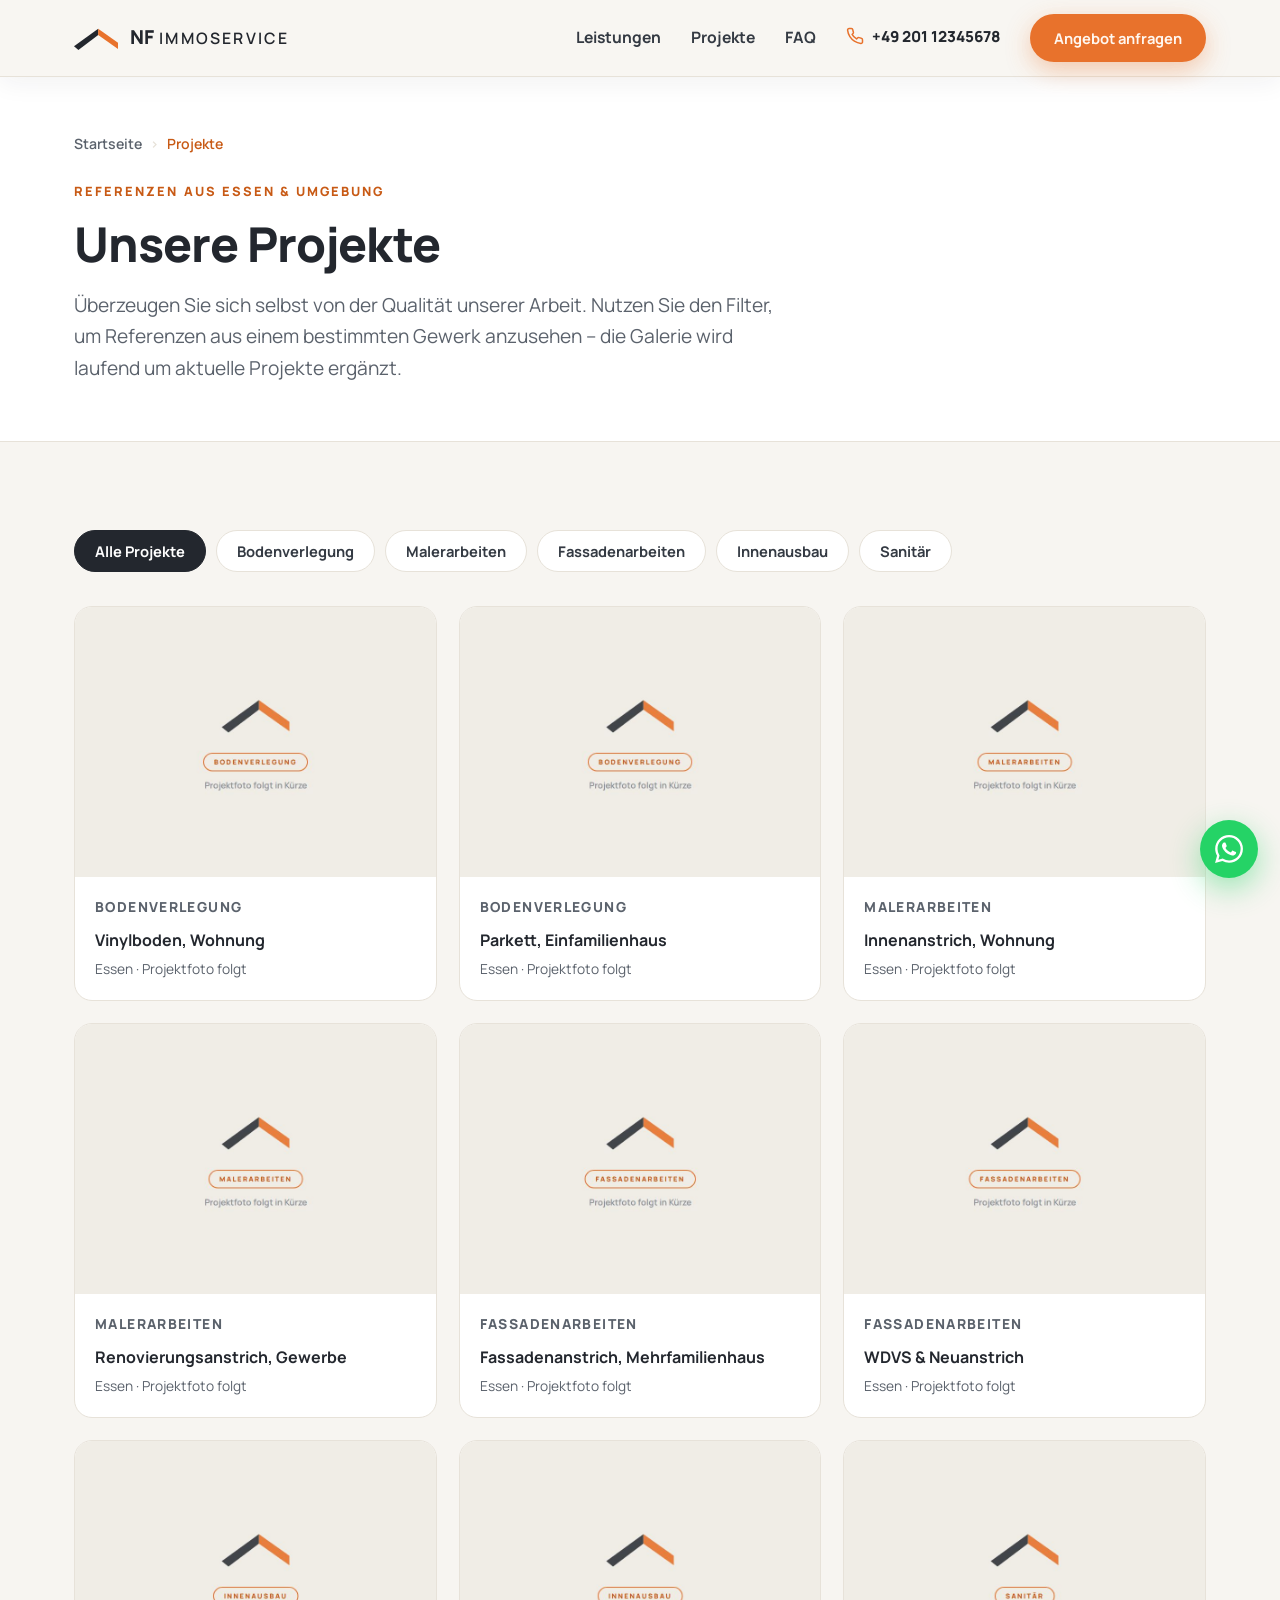
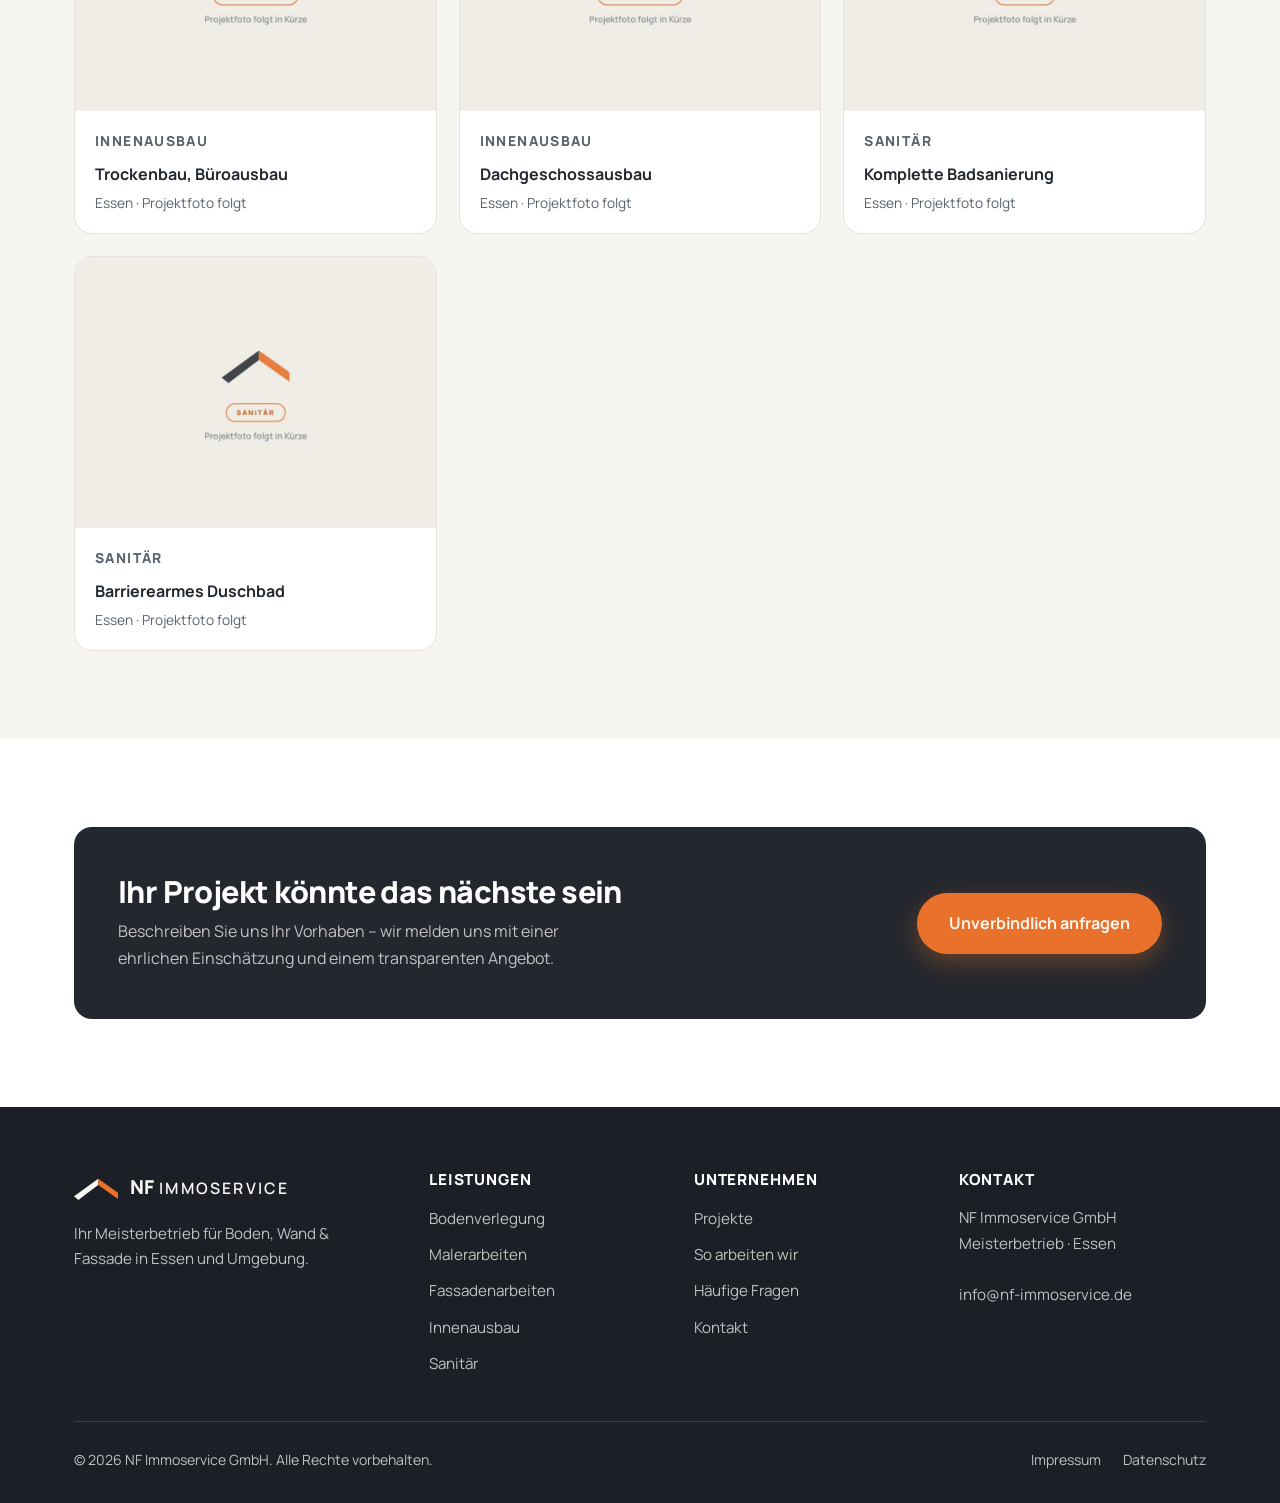
==== commit b67f0882: "Sanitaer als fuenftes Gewerk aufnehmen - Neue Leistungsseite /leistungen/sanitaer/ mit Fokus auf Bad" ====
--- a/projekte/index.html
+++ b/projekte/index.html
@@ -13,7 +13,7 @@
     <meta property="og:locale" content="de_DE">
     <meta property="og:site_name" content="NF Immoservice GmbH">
     <meta property="og:title" content="Projekte &amp; Referenzen – NF Immoservice">
-    <meta property="og:description" content="Ausgewählte Projekte aus Bodenverlegung, Malerarbeiten, Fassade und Innenausbau in Essen und Umgebung.">
+    <meta property="og:description" content="Ausgewählte Projekte aus Bodenverlegung, Malerarbeiten, Fassade, Innenausbau und Sanitär in Essen und Umgebung.">
     <meta property="og:url" content="https://www.nf-immoservice.de/projekte/">
     <meta property="og:image" content="https://www.nf-immoservice.de/og-image.png">
 
@@ -67,6 +67,7 @@
             <a href="../leistungen/malerarbeiten/">Malerarbeiten</a>
             <a href="../leistungen/fassadenarbeiten/">Fassadenarbeiten</a>
             <a href="../leistungen/innenausbau/">Innenausbau</a>
+            <a href="../leistungen/sanitaer/">Sanitär</a>
             <a href="./" aria-current="page">Projekte</a>
             <a href="../index.html#kontakt" class="mobile-cta">Angebot anfragen</a>
         </nav>
@@ -94,6 +95,7 @@
                     <button data-filter="malerarbeiten" aria-pressed="false">Malerarbeiten</button>
                     <button data-filter="fassadenarbeiten" aria-pressed="false">Fassadenarbeiten</button>
                     <button data-filter="innenausbau" aria-pressed="false">Innenausbau</button>
+                    <button data-filter="sanitaer" aria-pressed="false">Sanitär</button>
                 </div>
 
                 <div class="gallery-grid">
@@ -158,6 +160,22 @@
                         <figcaption>
                             <span class="gallery-tag">Innenausbau</span>
                             <strong>Dachgeschossausbau</strong>
+                            <span>Essen · Projektfoto folgt</span>
+                        </figcaption>
+                    </figure>
+                    <figure class="gallery-item" data-gewerk="sanitaer">
+                        <img src="../images/projekte/projekt-sanitaer-1.jpg" alt="Referenzprojekt Sanitär" width="800" height="600" loading="lazy">
+                        <figcaption>
+                            <span class="gallery-tag">Sanitär</span>
+                            <strong>Komplette Badsanierung</strong>
+                            <span>Essen · Projektfoto folgt</span>
+                        </figcaption>
+                    </figure>
+                    <figure class="gallery-item" data-gewerk="sanitaer">
+                        <img src="../images/projekte/projekt-sanitaer-2.jpg" alt="Referenzprojekt Sanitär" width="800" height="600" loading="lazy">
+                        <figcaption>
+                            <span class="gallery-tag">Sanitär</span>
+                            <strong>Barrierearmes Duschbad</strong>
                             <span>Essen · Projektfoto folgt</span>
                         </figcaption>
                     </figure>
@@ -198,6 +216,7 @@
                         <li><a href="../leistungen/malerarbeiten/">Malerarbeiten</a></li>
                         <li><a href="../leistungen/fassadenarbeiten/">Fassadenarbeiten</a></li>
                         <li><a href="../leistungen/innenausbau/">Innenausbau</a></li>
+                        <li><a href="../leistungen/sanitaer/">Sanitär</a></li>
                     </ul>
                 </div>
                 <div class="footer-col">
--- a/styles.css
+++ b/styles.css
@@ -467,7 +467,7 @@
 
 .services-grid {
     display: grid;
-    grid-template-columns: repeat(4, 1fr);
+    grid-template-columns: repeat(3, 1fr);
     gap: 24px;
 }
 
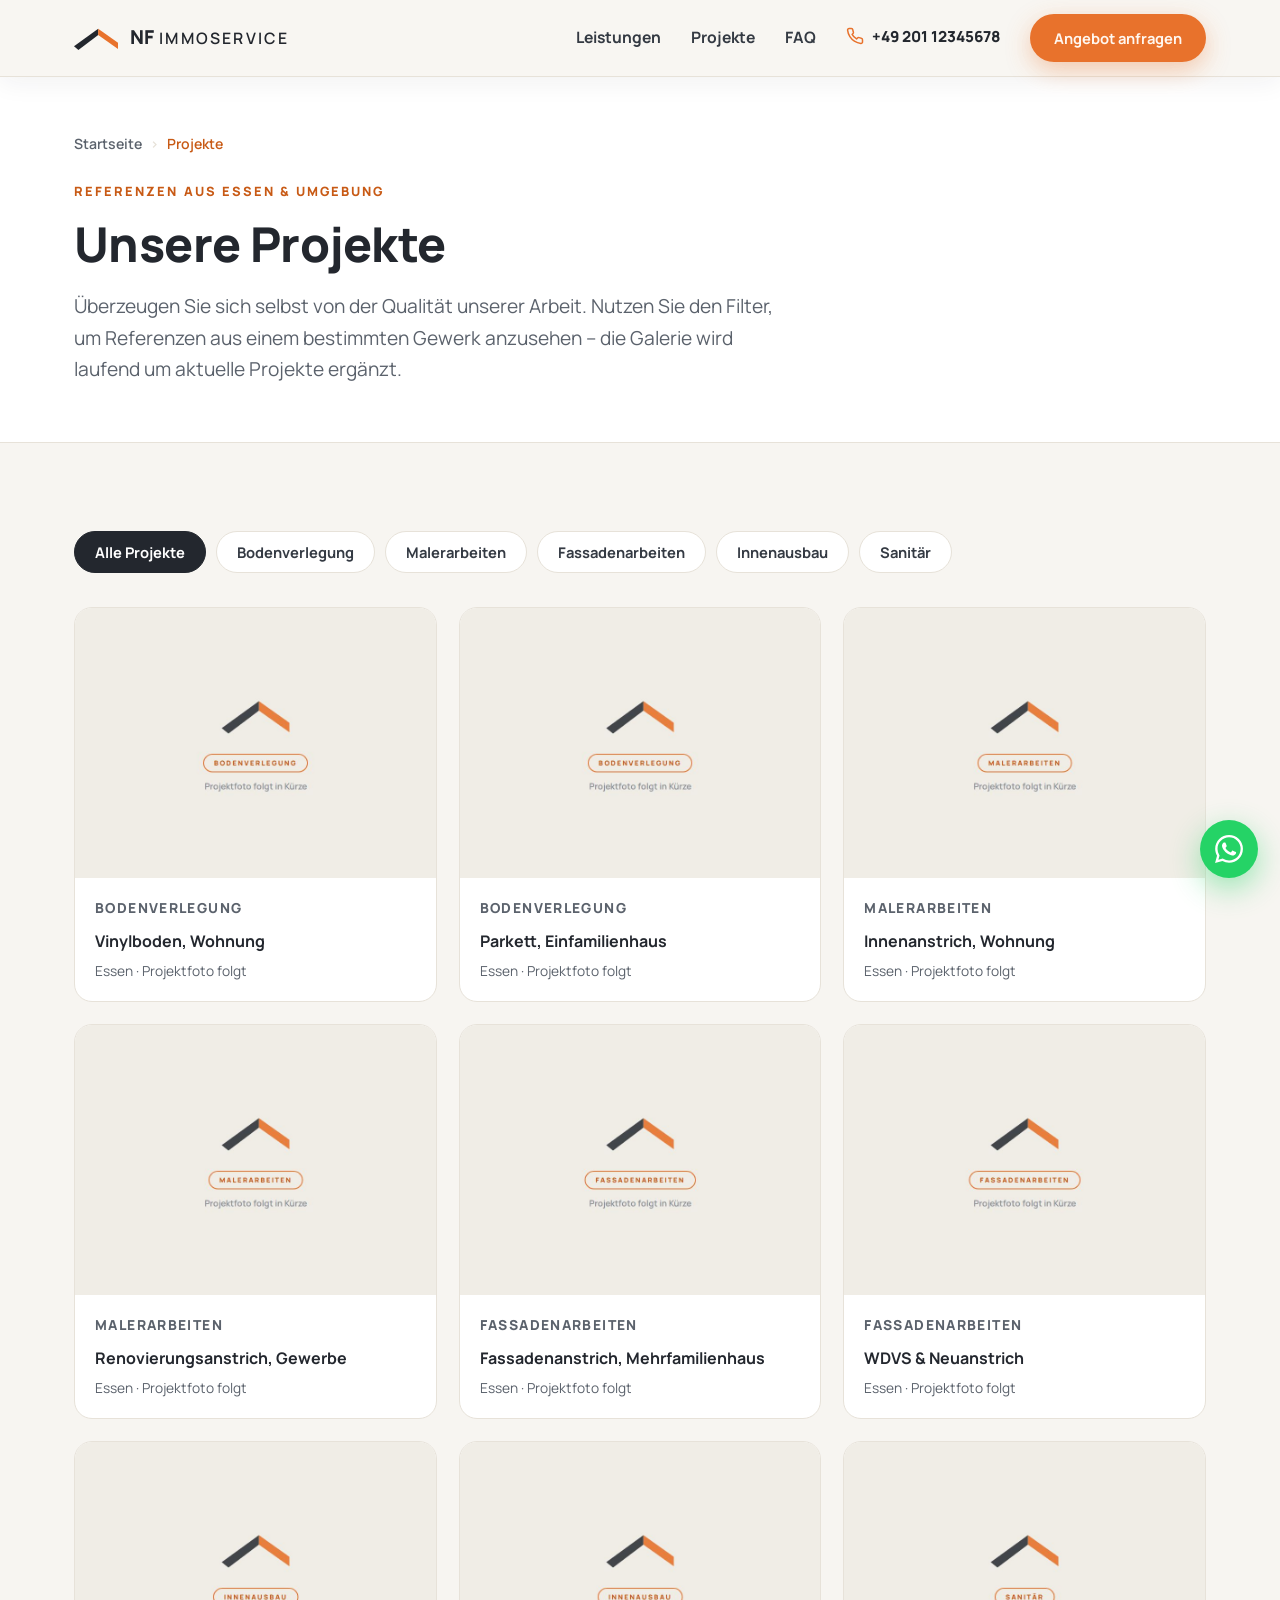
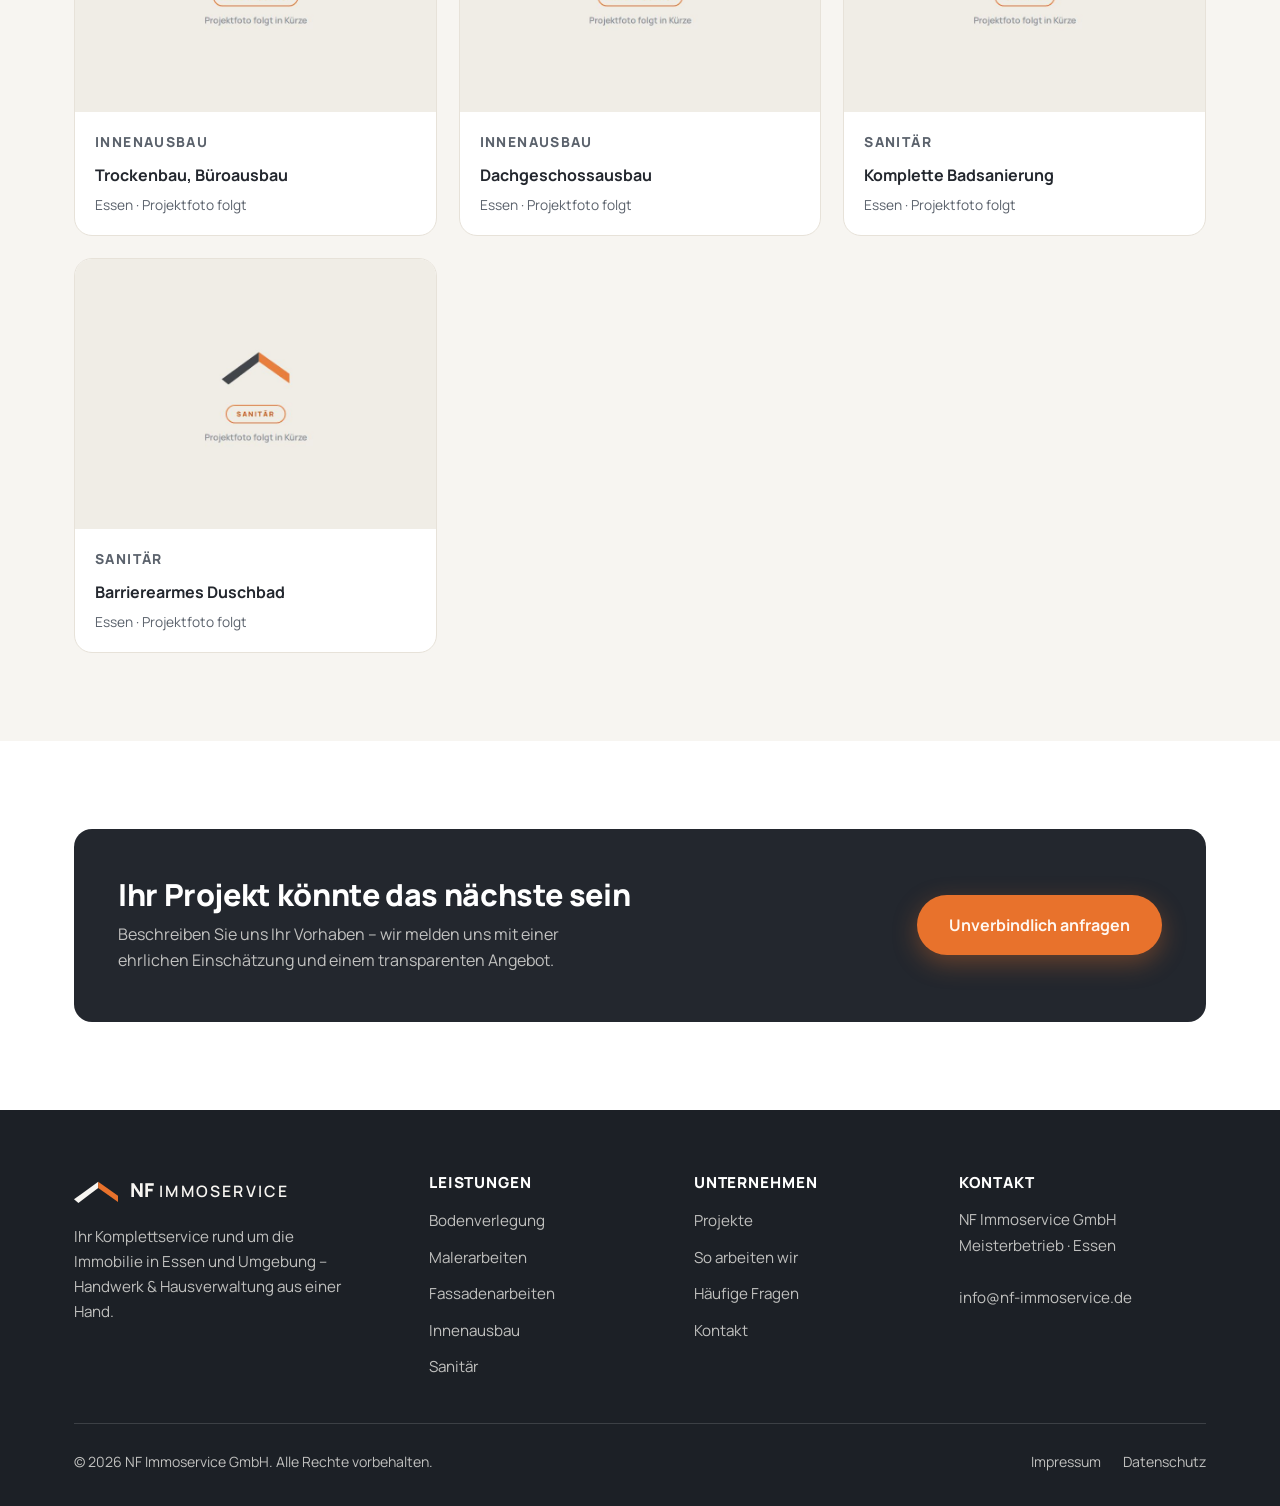
==== commit 70f24731: "Positionierung verbreitern: Komplettversorger inkl. Hausverwaltung Headlines der Startseiten allgeme" ====
--- a/projekte/index.html
+++ b/projekte/index.html
@@ -207,7 +207,7 @@
                         </svg>
                         <span class="brand-text">NF <em>Immoservice</em></span>
                     </a>
-                    <p class="footer-tagline">Ihr Meisterbetrieb für Boden, Wand &amp; Fassade in Essen und Umgebung.</p>
+                    <p class="footer-tagline">Ihr Komplettservice rund um die Immobilie in Essen und Umgebung – Handwerk &amp; Hausverwaltung aus einer Hand.</p>
                 </div>
                 <div class="footer-col">
                     <h4>Leistungen</h4>
--- a/styles.css
+++ b/styles.css
@@ -69,8 +69,8 @@
 
 h1, h2, h3, h4 {
     font-weight: 800;
-    line-height: 1.15;
-    letter-spacing: -0.02em;
+    line-height: 1.18;
+    letter-spacing: -0.012em;
     color: var(--ink);
 }
 
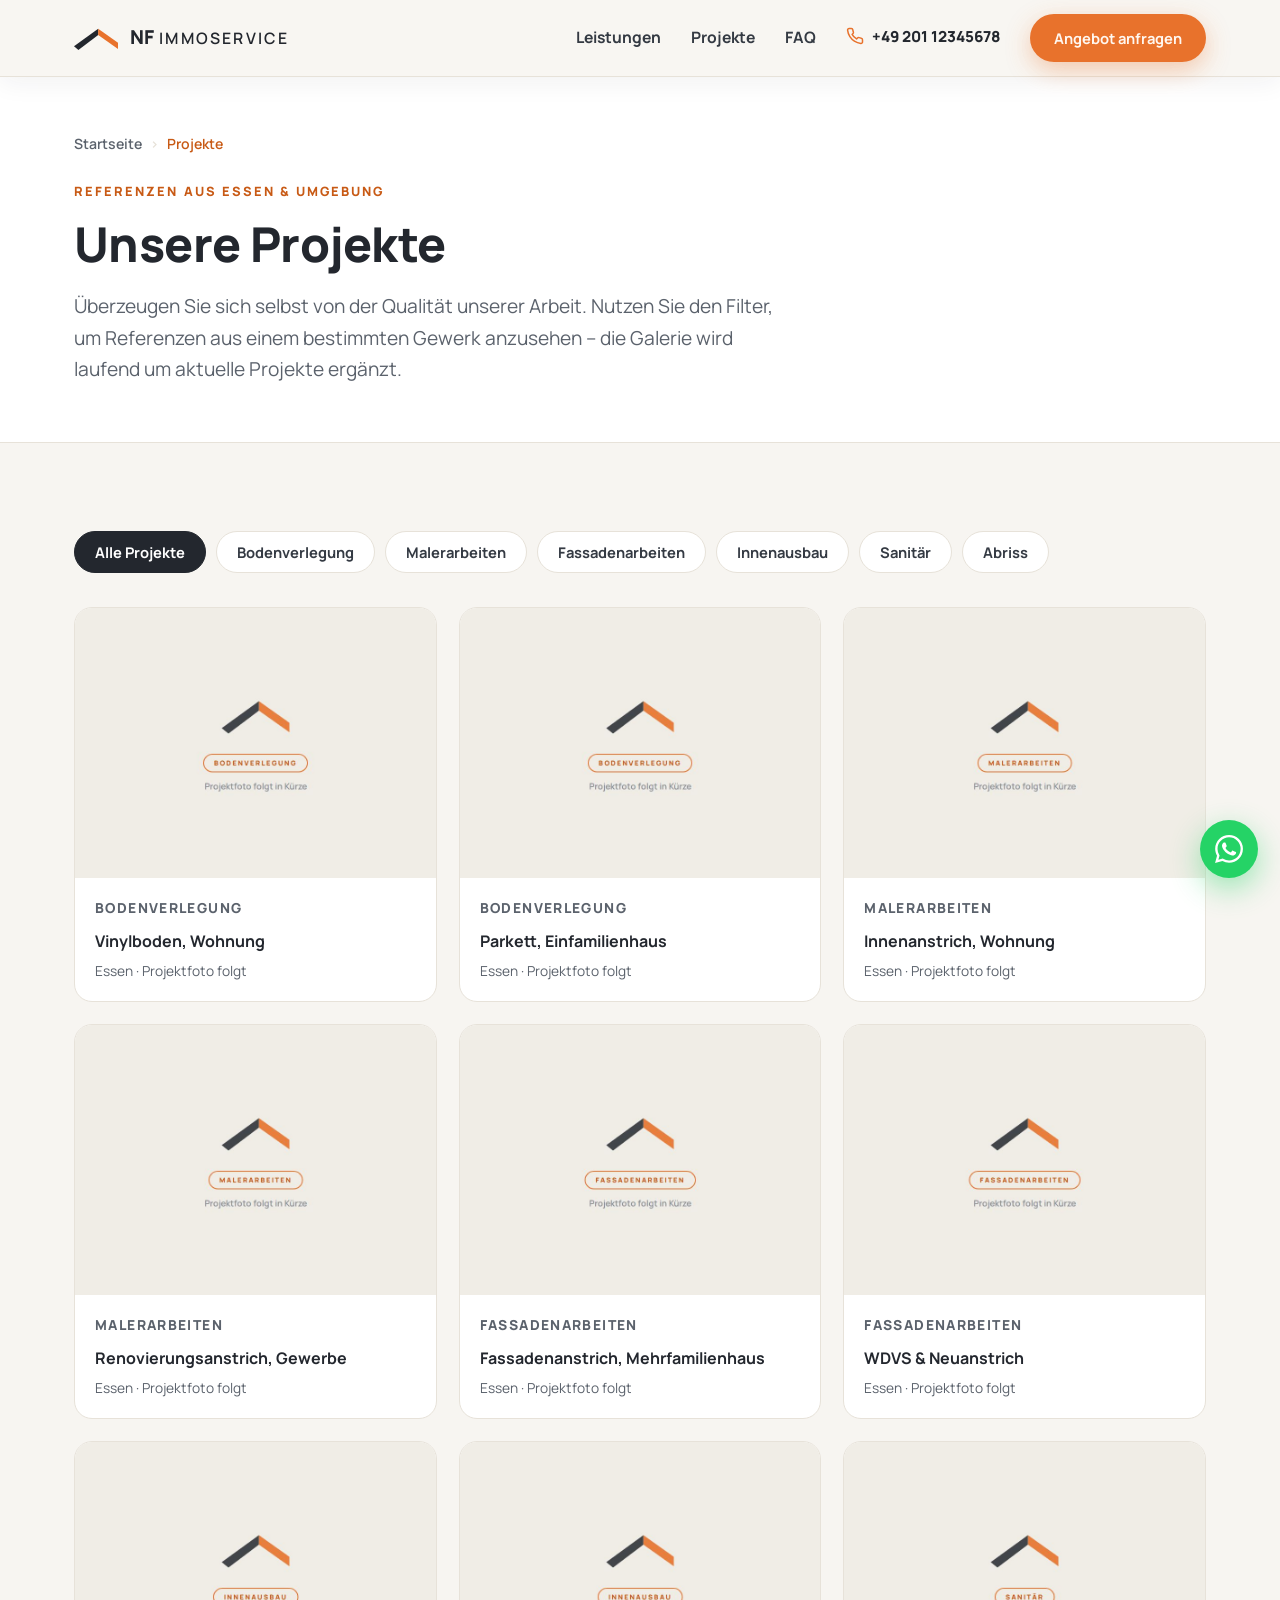
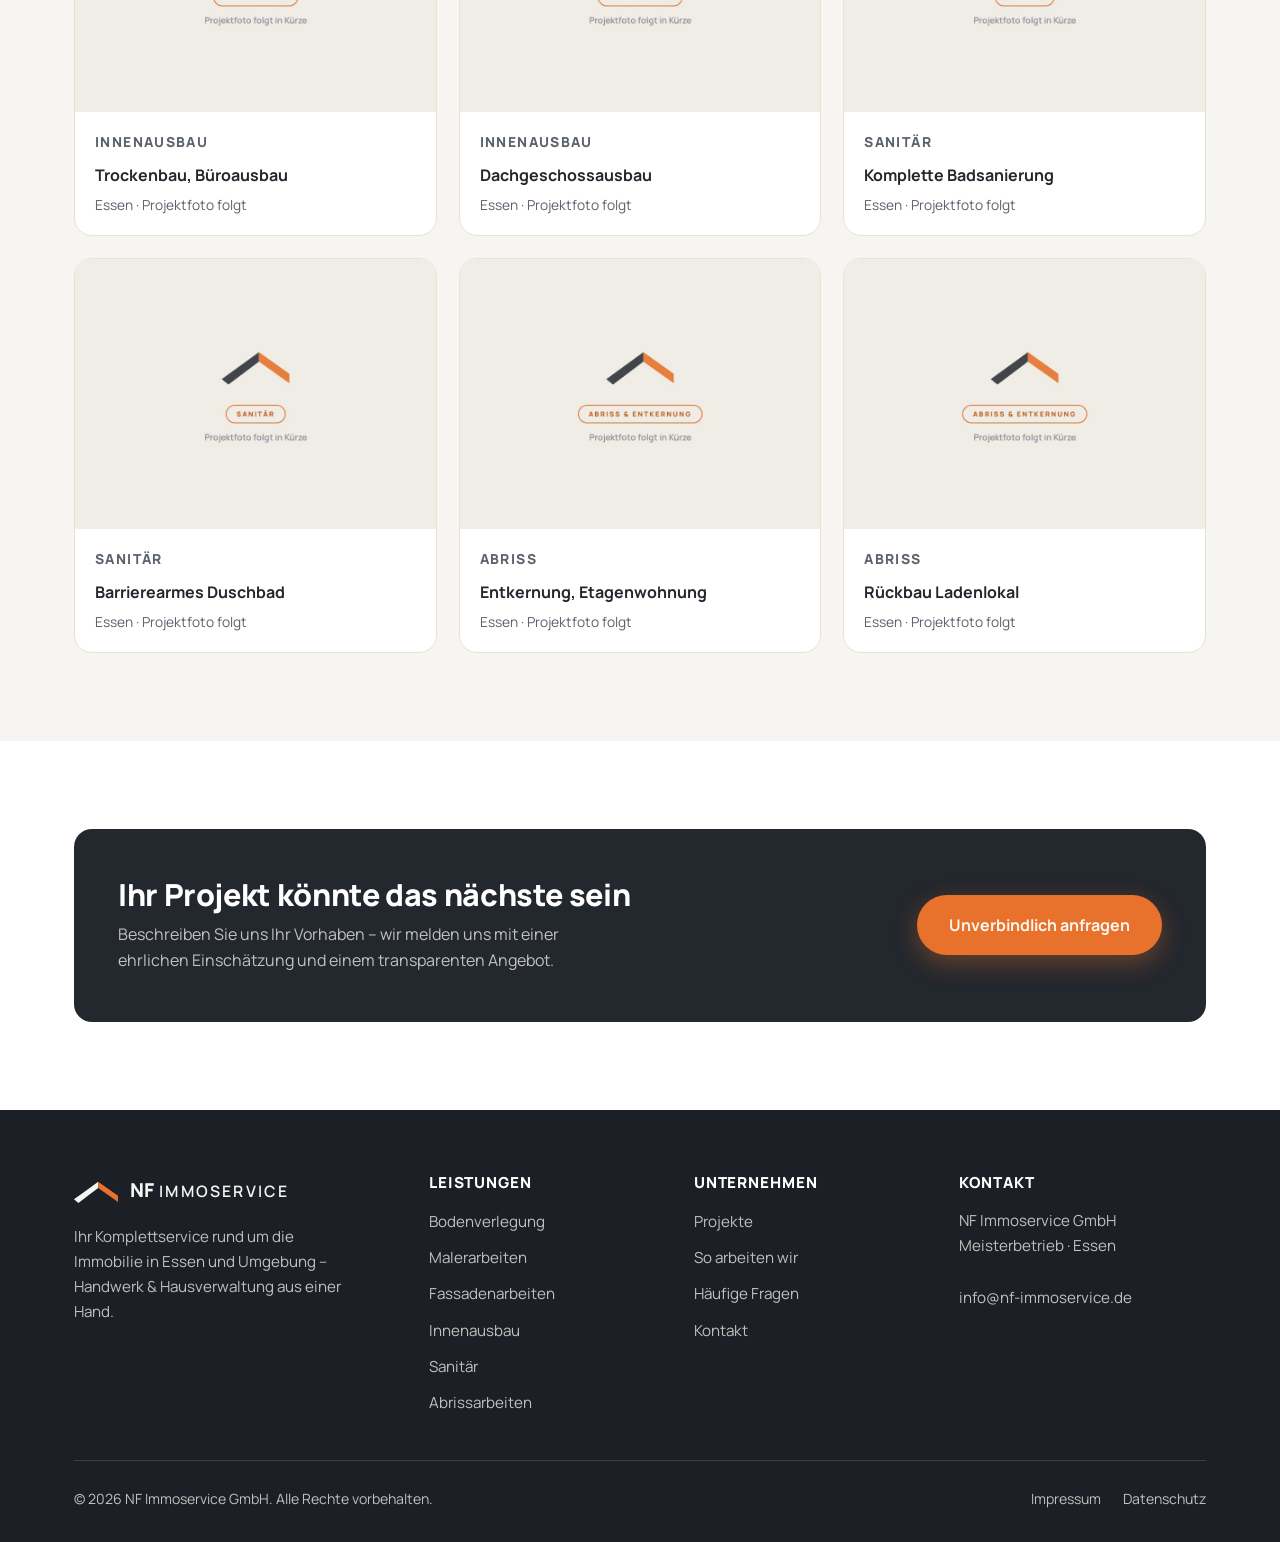
==== commit 87240792: "Abrissarbeiten als sechstes Gewerk aufnehmen - Neue Leistungsseite /leistungen/abrissarbeiten/ mit F" ====
--- a/projekte/index.html
+++ b/projekte/index.html
@@ -13,7 +13,7 @@
     <meta property="og:locale" content="de_DE">
     <meta property="og:site_name" content="NF Immoservice GmbH">
     <meta property="og:title" content="Projekte &amp; Referenzen – NF Immoservice">
-    <meta property="og:description" content="Ausgewählte Projekte aus Bodenverlegung, Malerarbeiten, Fassade, Innenausbau und Sanitär in Essen und Umgebung.">
+    <meta property="og:description" content="Ausgewählte Projekte aus Abriss, Bodenverlegung, Malerarbeiten, Fassade, Innenausbau und Sanitär in Essen und Umgebung.">
     <meta property="og:url" content="https://www.nf-immoservice.de/projekte/">
     <meta property="og:image" content="https://www.nf-immoservice.de/og-image.png">
 
@@ -68,6 +68,7 @@
             <a href="../leistungen/fassadenarbeiten/">Fassadenarbeiten</a>
             <a href="../leistungen/innenausbau/">Innenausbau</a>
             <a href="../leistungen/sanitaer/">Sanitär</a>
+            <a href="../leistungen/abrissarbeiten/">Abrissarbeiten</a>
             <a href="./" aria-current="page">Projekte</a>
             <a href="../index.html#kontakt" class="mobile-cta">Angebot anfragen</a>
         </nav>
@@ -96,6 +97,7 @@
                     <button data-filter="fassadenarbeiten" aria-pressed="false">Fassadenarbeiten</button>
                     <button data-filter="innenausbau" aria-pressed="false">Innenausbau</button>
                     <button data-filter="sanitaer" aria-pressed="false">Sanitär</button>
+                    <button data-filter="abriss" aria-pressed="false">Abriss</button>
                 </div>
 
                 <div class="gallery-grid">
@@ -176,6 +178,22 @@
                         <figcaption>
                             <span class="gallery-tag">Sanitär</span>
                             <strong>Barrierearmes Duschbad</strong>
+                            <span>Essen · Projektfoto folgt</span>
+                        </figcaption>
+                    </figure>
+                    <figure class="gallery-item" data-gewerk="abriss">
+                        <img src="../images/projekte/projekt-abriss-1.jpg" alt="Referenzprojekt Abriss und Entkernung" width="800" height="600" loading="lazy">
+                        <figcaption>
+                            <span class="gallery-tag">Abriss</span>
+                            <strong>Entkernung, Etagenwohnung</strong>
+                            <span>Essen · Projektfoto folgt</span>
+                        </figcaption>
+                    </figure>
+                    <figure class="gallery-item" data-gewerk="abriss">
+                        <img src="../images/projekte/projekt-abriss-2.jpg" alt="Referenzprojekt Abriss und Entkernung" width="800" height="600" loading="lazy">
+                        <figcaption>
+                            <span class="gallery-tag">Abriss</span>
+                            <strong>Rückbau Ladenlokal</strong>
                             <span>Essen · Projektfoto folgt</span>
                         </figcaption>
                     </figure>
@@ -217,6 +235,7 @@
                         <li><a href="../leistungen/fassadenarbeiten/">Fassadenarbeiten</a></li>
                         <li><a href="../leistungen/innenausbau/">Innenausbau</a></li>
                         <li><a href="../leistungen/sanitaer/">Sanitär</a></li>
+                        <li><a href="../leistungen/abrissarbeiten/">Abrissarbeiten</a></li>
                     </ul>
                 </div>
                 <div class="footer-col">
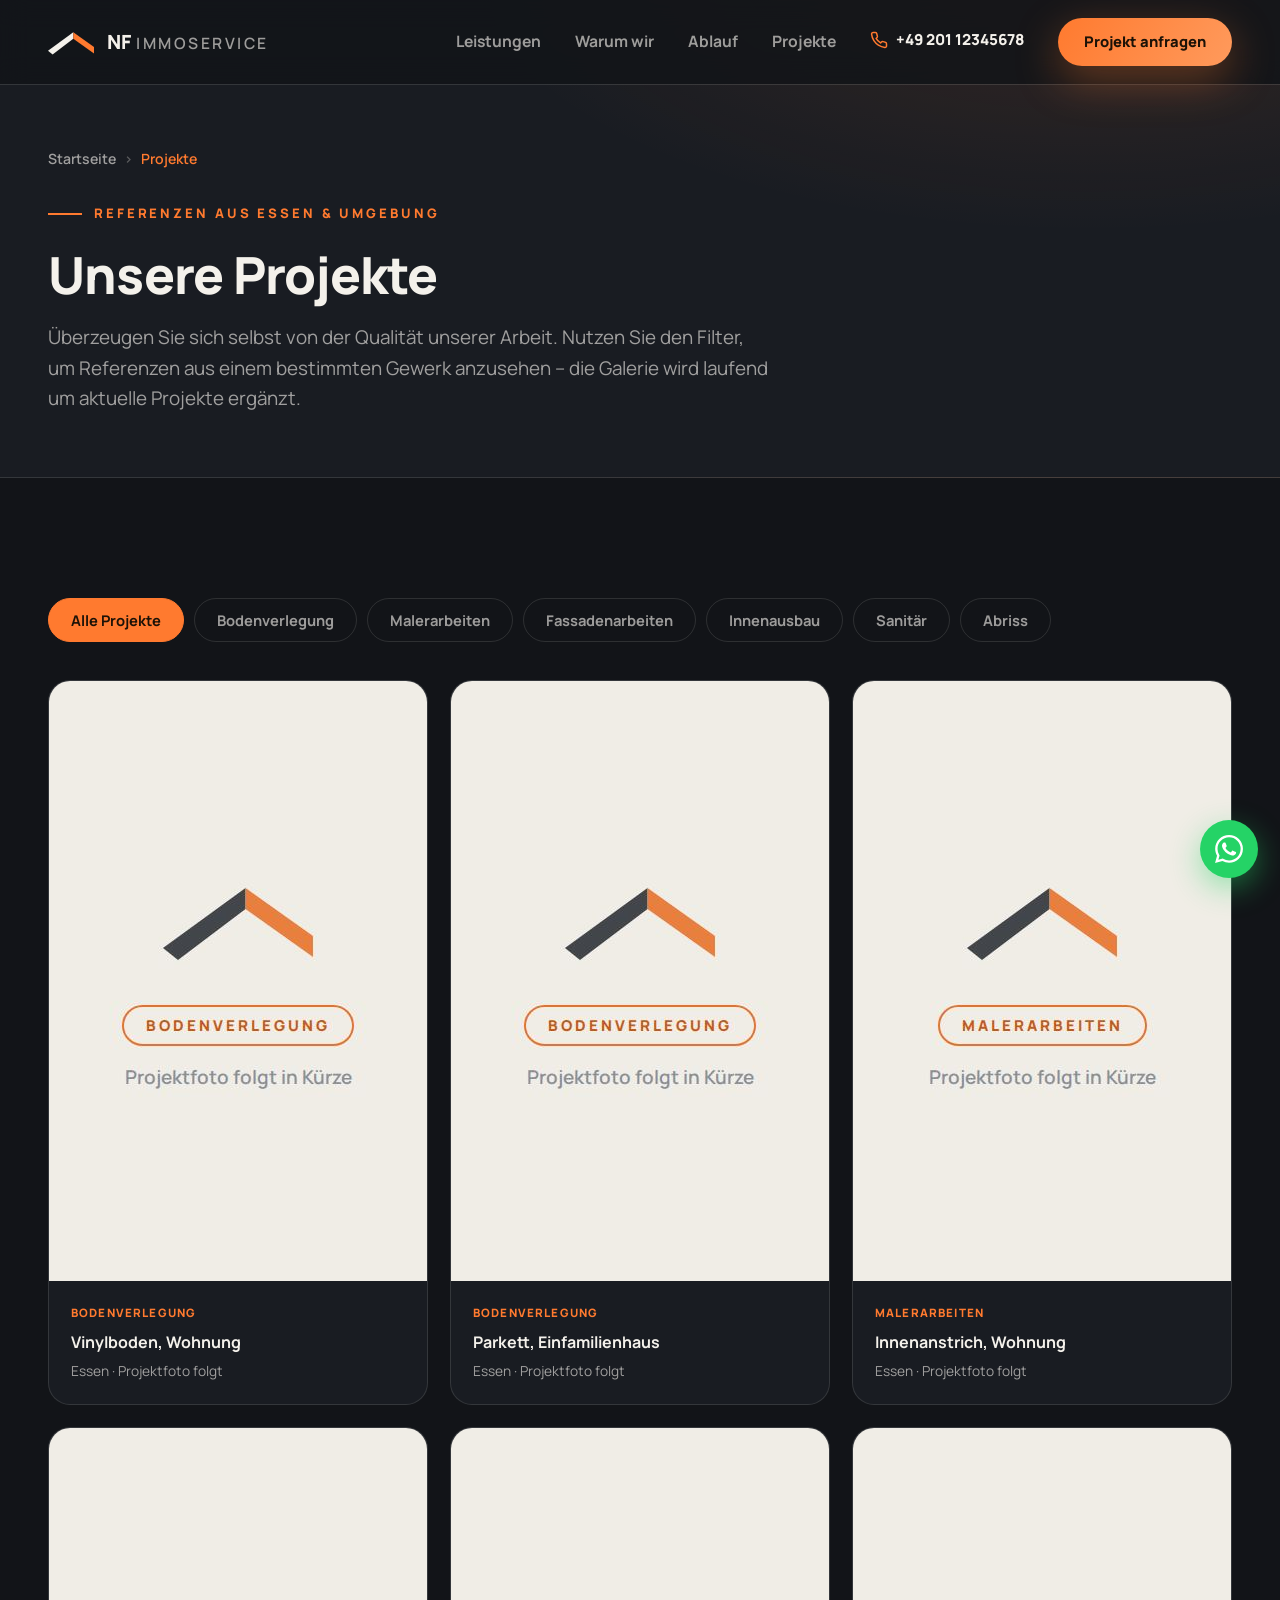
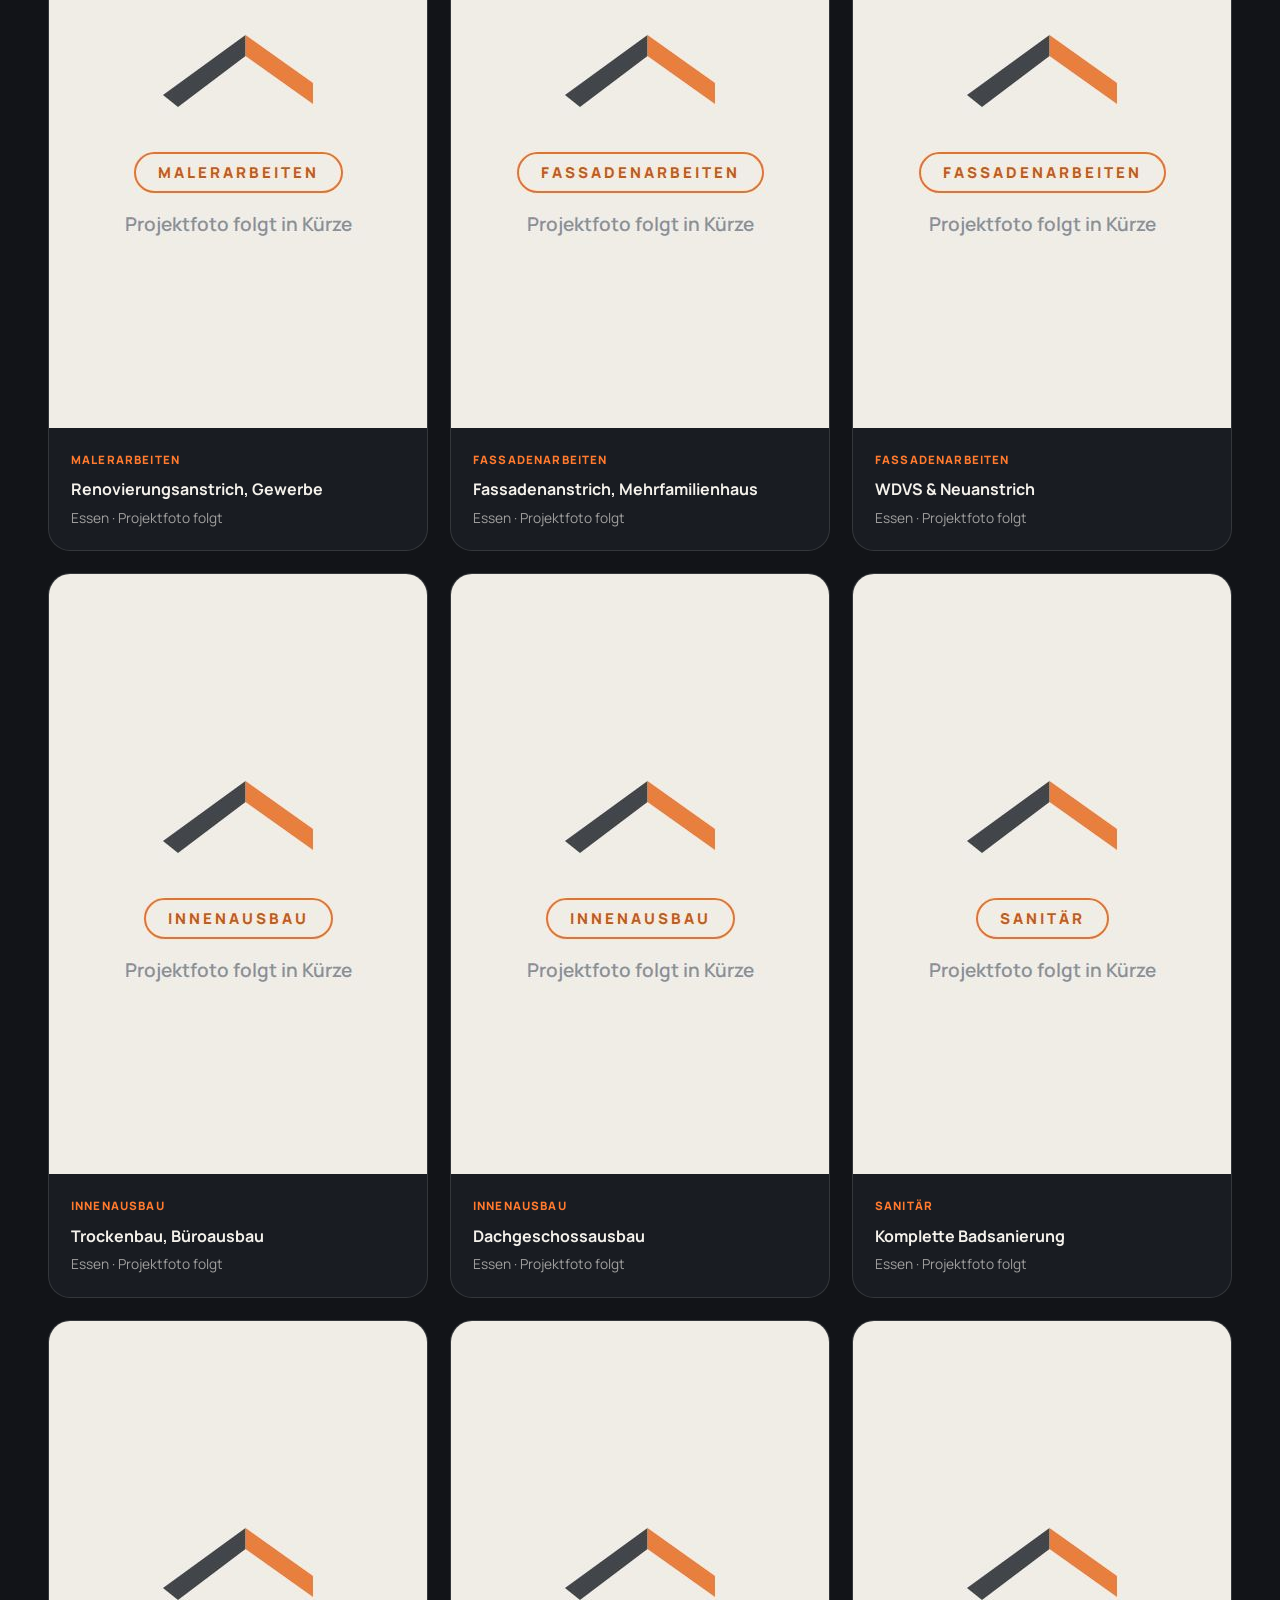
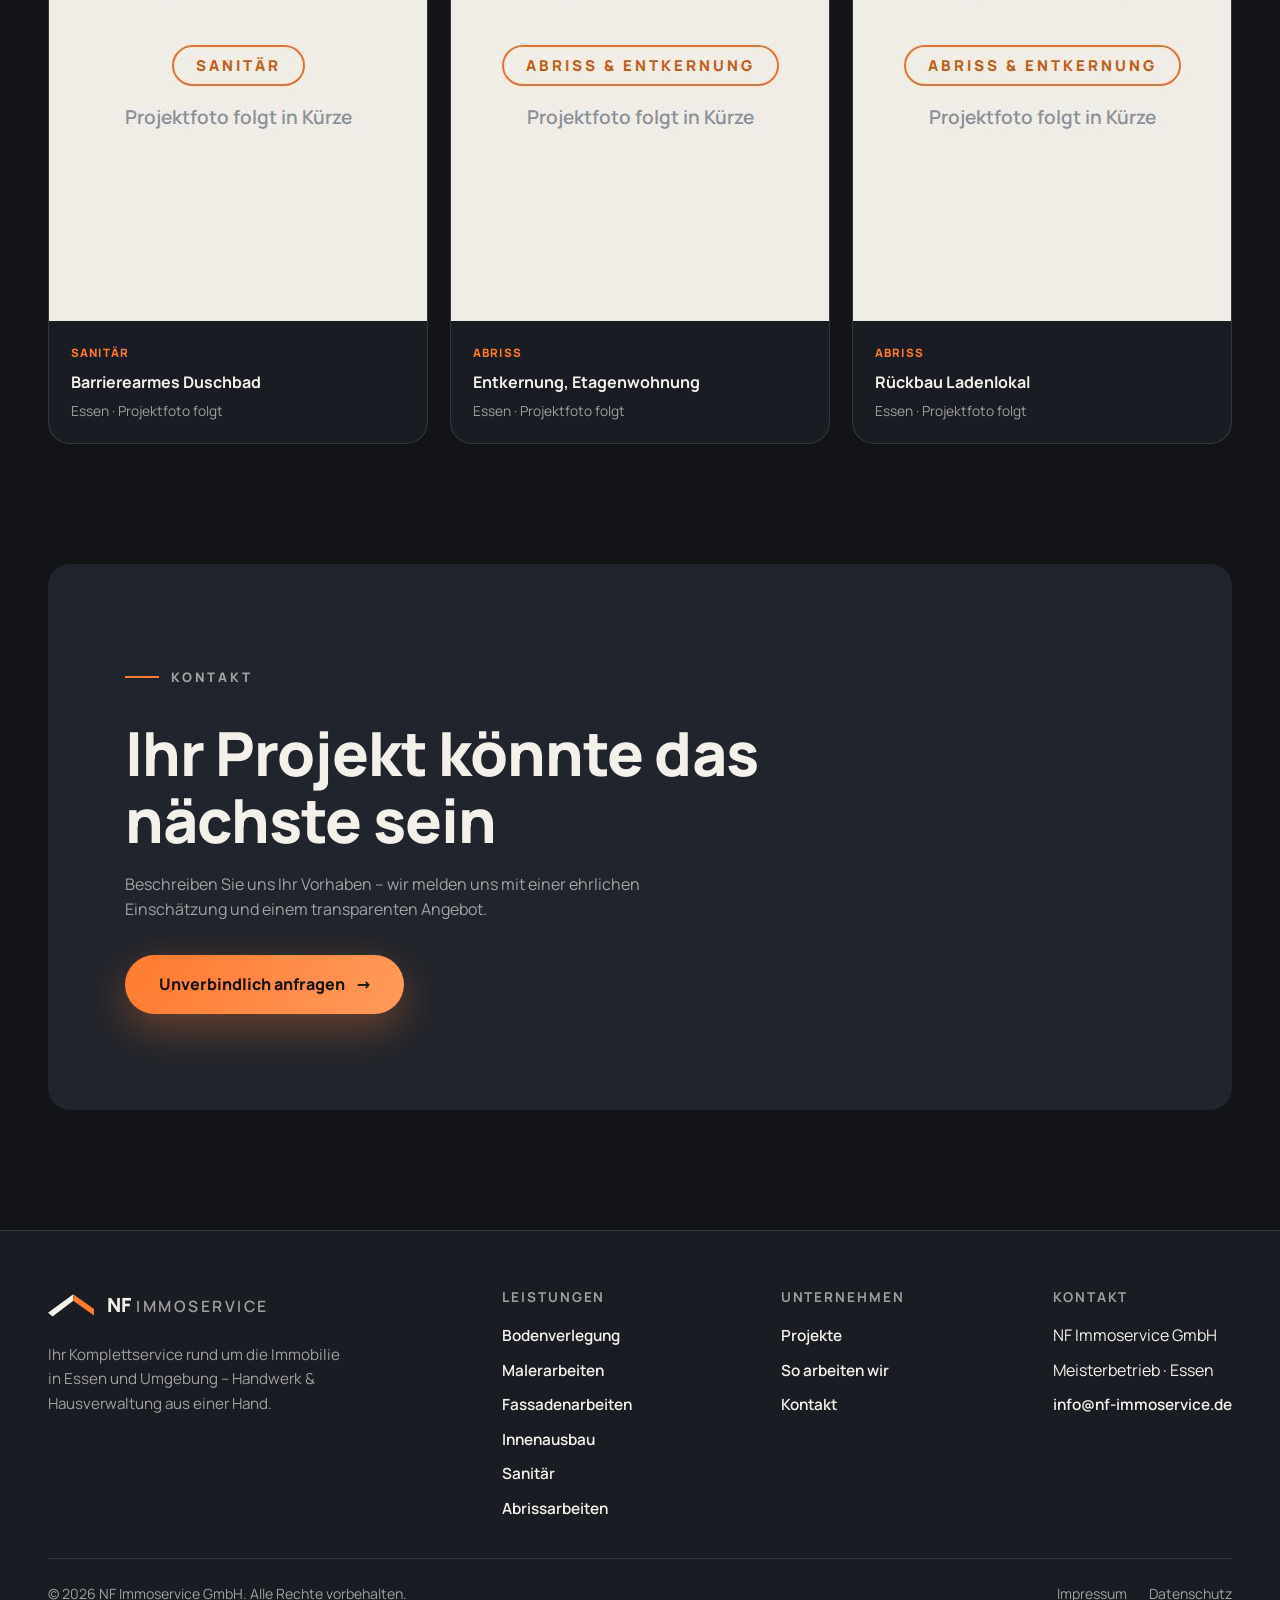
==== commit 1558e9f2: "V2 wird das fuehrende Design: Startseite, alle Unterseiten, neues Hero - V2 zur Startseite befoerder" ====
--- a/projekte/index.html
+++ b/projekte/index.html
@@ -19,9 +19,9 @@
 
     <link rel="icon" type="image/svg+xml" href="../favicon.svg">
     <link rel="apple-touch-icon" href="../apple-touch-icon.png">
-    <meta name="theme-color" content="#23272E">
+    <meta name="theme-color" content="#121418">
     <link rel="preload" href="../fonts/manrope-latin.woff2" as="font" type="font/woff2" crossorigin>
-    <link rel="stylesheet" href="../styles.css">
+    <link rel="stylesheet" href="../v2.css">
 
     <script type="application/ld+json">
     {
@@ -41,18 +41,19 @@
     <header class="header scrolled">
         <div class="header-inner">
             <a href="../index.html" class="brand" aria-label="NF Immoservice – zur Startseite">
-                <svg class="brand-mark" width="44" height="34" viewBox="0 0 100 62" aria-hidden="true" focusable="false">
-                    <polygon points="0,50 55,10 55,24 10,58" fill="#23272E"/>
-                    <polygon points="55,10 100,42 100,56 55,24" fill="#E8722C"/>
+                <svg width="46" height="34" viewBox="0 0 100 62" aria-hidden="true" focusable="false">
+                    <polygon points="0,50 55,10 55,24 10,58" fill="#F4F1EB"/>
+                    <polygon points="55,10 100,42 100,56 55,24" fill="#FF7A2F"/>
                 </svg>
                 <span class="brand-text">NF <em>Immoservice</em></span>
             </a>
             <nav class="nav-desktop" aria-label="Hauptnavigation">
                 <a href="../index.html#leistungen">Leistungen</a>
-                <a href="./" aria-current="page">Projekte</a>
-                <a href="../index.html#faq">FAQ</a>
+                <a href="../index.html#warum">Warum wir</a>
+                <a href="../index.html#ablauf">Ablauf</a>
+                <a href="../projekte/">Projekte</a>
                 <span data-phone-slot="header" hidden></span>
-                <a href="../index.html#kontakt" class="btn btn-primary btn-sm">Angebot anfragen</a>
+                <a href="../index.html#kontakt" class="btn btn-solid">Projekt anfragen</a>
             </nav>
             <button class="menu-btn" id="menuBtn" aria-label="Menü öffnen" aria-expanded="false" aria-controls="mobileMenu">
                 <span class="hamburger" aria-hidden="true"><span></span><span></span><span></span></span>
@@ -70,26 +71,26 @@
             <a href="../leistungen/sanitaer/">Sanitär</a>
             <a href="../leistungen/abrissarbeiten/">Abrissarbeiten</a>
             <a href="./" aria-current="page">Projekte</a>
-            <a href="../index.html#kontakt" class="mobile-cta">Angebot anfragen</a>
+            <a href="../index.html#kontakt" class="mobile-cta">Projekt anfragen</a>
         </nav>
     </div>
 
     <main id="main">
 
         <section class="page-hero">
-            <div class="container">
+            <div class="wrap">
                 <ol class="breadcrumb">
                     <li><a href="../index.html">Startseite</a></li>
                     <li aria-current="page">Projekte</li>
                 </ol>
-                <p class="eyebrow">Referenzen aus Essen &amp; Umgebung</p>
+                <p class="kicker">Referenzen aus Essen &amp; Umgebung</p>
                 <h1>Unsere Projekte</h1>
                 <p class="lead">Überzeugen Sie sich selbst von der Qualität unserer Arbeit. Nutzen Sie den Filter, um Referenzen aus einem bestimmten Gewerk anzusehen – die Galerie wird laufend um aktuelle Projekte ergänzt.</p>
             </div>
         </section>
 
-        <section class="detail">
-            <div class="container">
+        <section class="section">
+            <div class="wrap">
                 <div class="gallery-filter" role="group" aria-label="Projekte nach Gewerk filtern">
                     <button data-filter="alle" class="active" aria-pressed="true">Alle Projekte</button>
                     <button data-filter="bodenverlegung" aria-pressed="false">Bodenverlegung</button>
@@ -198,30 +199,30 @@
                         </figcaption>
                     </figure>
                 </div>
+                </div>
             </div>
         </section>
 
-        <section class="detail detail-alt">
-            <div class="container">
-                <div class="cta-banner">
-                    <div>
-                        <h2>Ihr Projekt könnte das nächste sein</h2>
-                        <p>Beschreiben Sie uns Ihr Vorhaben – wir melden uns mit einer ehrlichen Einschätzung und einem transparenten Angebot.</p>
-                    </div>
-                    <a href="../index.html#kontakt" class="btn btn-primary">Unverbindlich anfragen</a>
+        <section class="section" style="padding-top: 0;">
+            <div class="wrap">
+                <div class="strip" data-reveal>
+                    <p class="kicker">Kontakt</p>
+                    <h2 class="h2">Ihr Projekt könnte das nächste sein</h2>
+                    <p>Beschreiben Sie uns Ihr Vorhaben – wir melden uns mit einer ehrlichen Einschätzung und einem transparenten Angebot.</p>
+                    <a href="../index.html#kontakt" class="btn btn-solid">Unverbindlich anfragen <span class="arr" aria-hidden="true">→</span></a>
                 </div>
             </div>
         </section>
     </main>
 
     <footer class="footer">
-        <div class="container">
+        <div class="wrap">
             <div class="footer-grid">
-                <div class="footer-col footer-brand">
-                    <a href="../index.html" class="brand brand-light" aria-label="NF Immoservice – zur Startseite">
-                        <svg class="brand-mark" width="44" height="34" viewBox="0 0 100 62" aria-hidden="true" focusable="false">
-                            <polygon points="0,50 55,10 55,24 10,58" fill="#F7F5F1"/>
-                            <polygon points="55,10 100,42 100,56 55,24" fill="#E8722C"/>
+                <div>
+                    <a href="../index.html" class="brand" aria-label="NF Immoservice – zur Startseite">
+                        <svg width="46" height="34" viewBox="0 0 100 62" aria-hidden="true" focusable="false">
+                            <polygon points="0,50 55,10 55,24 10,58" fill="#F4F1EB"/>
+                            <polygon points="55,10 100,42 100,56 55,24" fill="#FF7A2F"/>
                         </svg>
                         <span class="brand-text">NF <em>Immoservice</em></span>
                     </a>
@@ -241,19 +242,18 @@
                 <div class="footer-col">
                     <h4>Unternehmen</h4>
                     <ul>
-                        <li><a href="./">Projekte</a></li>
+                        <li><a href="../projekte/">Projekte</a></li>
                         <li><a href="../index.html#ablauf">So arbeiten wir</a></li>
-                        <li><a href="../index.html#faq">Häufige Fragen</a></li>
                         <li><a href="../index.html#kontakt">Kontakt</a></li>
                     </ul>
                 </div>
                 <div class="footer-col">
                     <h4>Kontakt</h4>
-                    <address>
-                        NF Immoservice GmbH<br>
-                        Meisterbetrieb · Essen<br><br>
-                        <a href="mailto:info@nf-immoservice.de">info@nf-immoservice.de</a>
-                    </address>
+                    <ul>
+                        <li>NF Immoservice GmbH</li>
+                        <li>Meisterbetrieb · Essen</li>
+                        <li><a href="mailto:info@nf-immoservice.de">info@nf-immoservice.de</a></li>
+                    </ul>
                 </div>
             </div>
             <div class="footer-bottom">
--- a/v2.css
+++ b/v2.css
@@ -0,0 +1,847 @@
+/* ============================================================
+   NF Immoservice – V2 "Bold" Design
+   Dunkles, kinoreifes Thema auf Basis der Markenfarben
+   ============================================================ */
+
+@font-face {
+    font-family: 'Manrope';
+    font-style: normal;
+    font-weight: 400 800;
+    font-display: swap;
+    src: url('fonts/manrope-latin.woff2') format('woff2');
+    unicode-range: U+0000-00FF, U+0131, U+0152-0153, U+02BB-02BC, U+02C6, U+02DA, U+02DC, U+0304, U+0308, U+0329, U+2000-206F, U+20AC, U+2122, U+2191, U+2193, U+2212, U+2215, U+FEFF, U+FFFD;
+}
+
+@font-face {
+    font-family: 'Manrope';
+    font-style: normal;
+    font-weight: 400 800;
+    font-display: swap;
+    src: url('fonts/manrope-latin-ext.woff2') format('woff2');
+    unicode-range: U+0100-02BA, U+02BD-02C5, U+02C7-02CC, U+02CE-02D7, U+02DD-02FF, U+0304, U+0308, U+0329, U+1D00-1DBF, U+1E00-1E9F, U+1EF2-1EFF, U+2020, U+20A0-20AB, U+20AD-20C0, U+2113, U+2C60-2C7F, U+A720-A7FF;
+}
+
+:root {
+    --bg: #121418;
+    --bg-2: #191C22;
+    --bg-3: #20242C;
+    --ink: #F4F1EB;
+    --ink-dim: rgba(244, 241, 235, 0.62);
+    --orange: #FF7A2F;
+    --orange-deep: #E8722C;
+    --line: rgba(244, 241, 235, 0.12);
+    --radius: 22px;
+    --container: 1240px;
+    --header-h: 84px;
+}
+
+* { margin: 0; padding: 0; box-sizing: border-box; }
+
+html { scroll-behavior: smooth; }
+
+body {
+    font-family: 'Manrope', system-ui, sans-serif;
+    background: var(--bg);
+    color: var(--ink);
+    line-height: 1.6;
+    -webkit-font-smoothing: antialiased;
+    overflow-x: hidden;
+}
+
+img { display: block; max-width: 100%; }
+
+a { color: inherit; }
+
+.wrap { max-width: var(--container); margin: 0 auto; padding: 0 28px; }
+
+section[id] { scroll-margin-top: var(--header-h); }
+
+::selection { background: var(--orange); color: #16130F; }
+
+/* ---------- Typo ---------- */
+
+h1, h2, h3 { font-weight: 800; letter-spacing: -0.015em; line-height: 1.1; }
+
+.display {
+    font-size: clamp(2.8rem, 8.4vw, 6.6rem);
+    text-transform: uppercase;
+    letter-spacing: 0.015em;
+    line-height: 1.14;
+}
+
+.h2 { font-size: clamp(2.2rem, 5vw, 3.8rem); }
+
+.kicker {
+    display: inline-flex;
+    align-items: center;
+    gap: 12px;
+    font-size: 0.82rem;
+    font-weight: 800;
+    letter-spacing: 0.22em;
+    text-transform: uppercase;
+    color: var(--orange);
+    margin-bottom: 22px;
+}
+
+.kicker::before {
+    content: "";
+    width: 34px;
+    height: 2px;
+    background: var(--orange);
+}
+
+.dim { color: var(--ink-dim); }
+
+/* ---------- Buttons ---------- */
+
+.btn {
+    display: inline-flex;
+    align-items: center;
+    gap: 12px;
+    padding: 17px 34px;
+    border-radius: 999px;
+    font-family: inherit;
+    font-size: 1rem;
+    font-weight: 800;
+    text-decoration: none;
+    cursor: pointer;
+    border: none;
+    transition: transform 0.2s ease, box-shadow 0.2s ease, background 0.2s ease, color 0.2s ease;
+}
+
+.btn:focus-visible { outline: 3px solid var(--orange); outline-offset: 3px; }
+
+.btn-solid {
+    background: linear-gradient(120deg, var(--orange) 0%, #FF9A5C 100%);
+    color: #1C1207;
+    box-shadow: 0 14px 44px rgba(255, 122, 47, 0.35);
+}
+
+.btn-solid:hover { transform: translateY(-3px) scale(1.02); box-shadow: 0 20px 56px rgba(255, 122, 47, 0.5); }
+
+.btn-line {
+    background: transparent;
+    color: var(--ink);
+    box-shadow: inset 0 0 0 2px rgba(244, 241, 235, 0.35);
+}
+
+.btn-line:hover { box-shadow: inset 0 0 0 2px var(--orange); color: var(--orange); transform: translateY(-3px); }
+
+.btn .arr { transition: transform 0.2s ease; }
+.btn:hover .arr { transform: translateX(5px); }
+
+/* ---------- Skip-Link ---------- */
+
+.skip-link {
+    position: absolute; left: 16px; top: -60px; z-index: 300;
+    background: var(--orange); color: #1C1207;
+    padding: 10px 18px; border-radius: 8px; text-decoration: none; font-weight: 800;
+    transition: top 0.2s ease;
+}
+.skip-link:focus { top: 12px; }
+
+/* ---------- Header ---------- */
+
+.header {
+    position: fixed; inset: 0 0 auto 0; z-index: 100;
+    transition: background 0.3s ease, box-shadow 0.3s ease;
+}
+
+.header.scrolled {
+    background: rgba(18, 20, 24, 0.82);
+    backdrop-filter: blur(14px);
+    -webkit-backdrop-filter: blur(14px);
+    box-shadow: 0 1px 0 var(--line);
+}
+
+.header-inner {
+    max-width: var(--container); margin: 0 auto; padding: 0 28px;
+    height: var(--header-h);
+    display: flex; align-items: center; justify-content: space-between; gap: 24px;
+}
+
+.brand { display: inline-flex; align-items: center; gap: 13px; text-decoration: none; }
+
+.brand-text { font-size: 1.22rem; font-weight: 800; letter-spacing: 0.02em; white-space: nowrap; }
+
+.brand-text em { font-style: normal; font-weight: 600; letter-spacing: 0.16em; text-transform: uppercase; font-size: 0.8em; color: var(--ink-dim); }
+
+.nav-desktop { display: flex; align-items: center; gap: 34px; }
+
+.nav-desktop > a:not(.btn) {
+    text-decoration: none; font-weight: 700; font-size: 0.98rem; color: var(--ink-dim);
+    transition: color 0.2s ease;
+}
+
+.nav-desktop > a:not(.btn):hover { color: var(--orange); }
+
+.nav-desktop .btn { padding: 12px 26px; font-size: 0.92rem; }
+
+.header-phone {
+    display: inline-flex; align-items: center; gap: 8px;
+    font-weight: 800; font-size: 0.95rem; color: var(--ink); text-decoration: none; white-space: nowrap;
+}
+.header-phone:hover { color: var(--orange); }
+.header-phone svg { color: var(--orange); }
+
+.menu-btn { display: none; background: none; border: none; cursor: pointer; padding: 10px; }
+.hamburger { display: flex; flex-direction: column; gap: 5px; width: 27px; }
+.hamburger span { height: 3px; width: 100%; background: var(--ink); border-radius: 2px; transition: transform 0.25s ease, opacity 0.25s ease; }
+.menu-btn.active .hamburger span:nth-child(1) { transform: translateY(8px) rotate(45deg); }
+.menu-btn.active .hamburger span:nth-child(2) { opacity: 0; }
+.menu-btn.active .hamburger span:nth-child(3) { transform: translateY(-8px) rotate(-45deg); }
+
+.mobile-menu {
+    position: fixed; inset: 0; z-index: 90; background: var(--bg);
+    display: flex; align-items: center; justify-content: center;
+    opacity: 0; visibility: hidden; transition: opacity 0.3s ease, visibility 0.3s ease;
+}
+.mobile-menu.active { opacity: 1; visibility: visible; }
+.mobile-nav { display: flex; flex-direction: column; align-items: center; gap: 24px; }
+.mobile-nav a { color: var(--ink); text-decoration: none; font-size: 1.5rem; font-weight: 800; }
+.mobile-nav a:hover { color: var(--orange); }
+.mobile-nav .mobile-cta { background: var(--orange); color: #1C1207; padding: 14px 32px; border-radius: 999px; font-size: 1.15rem; }
+
+/* ---------- Hero ---------- */
+
+.hero {
+    position: relative;
+    min-height: 100svh;
+    display: flex;
+    flex-direction: column;
+    justify-content: flex-end;
+    overflow: hidden;
+}
+
+.hero-bg { position: absolute; inset: 0; z-index: -2; }
+
+.hero-bg img {
+    width: 100%; height: 100%; object-fit: cover;
+    transform: scale(1.08);
+    animation: heroZoom 14s ease-out forwards;
+}
+
+@keyframes heroZoom { to { transform: scale(1); } }
+
+.hero-bg::after {
+    content: "";
+    position: absolute; inset: 0;
+    background:
+        linear-gradient(180deg, rgba(18,20,24,0.6) 0%, rgba(18,20,24,0.35) 40%, rgba(18,20,24,0.93) 88%, var(--bg) 100%),
+        linear-gradient(100deg, rgba(18,20,24,0.85) 0%, rgba(18,20,24,0.2) 68%);
+}
+
+.hero-inner { padding-top: calc(var(--header-h) + 36px); padding-bottom: 60px; position: relative; }
+
+.hero-roof {
+    position: absolute; right: 28px; top: -46vh; width: clamp(90px, 12vw, 170px);
+    filter: drop-shadow(0 16px 40px rgba(0,0,0,0.5));
+    opacity: 0.95;
+}
+
+.hero .kicker { margin-bottom: 16px; }
+
+.hero h1 span { display: block; }
+
+.hero h1 .stroke {
+    color: transparent;
+    -webkit-text-stroke: 2px rgba(244, 241, 235, 0.85);
+}
+
+.hero h1 .glow { color: var(--orange); text-shadow: 0 0 60px rgba(255, 122, 47, 0.45); }
+
+.hero-sub {
+    max-width: 52ch; color: var(--ink-dim);
+    font-size: clamp(1.02rem, 1.6vw, 1.2rem);
+    margin: 26px 0 34px;
+}
+
+.hero-actions { display: flex; flex-wrap: wrap; gap: 16px; margin-bottom: 54px; }
+
+.hero-stats {
+    display: grid; grid-template-columns: repeat(4, 1fr); gap: 20px;
+    border-top: 1px solid var(--line);
+    padding-top: 28px;
+}
+
+.hero-stat strong {
+    display: block; font-size: clamp(1.5rem, 2.6vw, 2.2rem); font-weight: 800; letter-spacing: -0.02em;
+    color: var(--ink);
+}
+
+.hero-stat strong .acc { color: var(--orange); }
+
+.hero-stat span { font-size: 0.88rem; color: var(--ink-dim); font-weight: 600; }
+
+/* ---------- Marquee ---------- */
+
+.marquee {
+    border-block: 1px solid var(--line);
+    padding: 26px 0;
+    overflow: hidden;
+    background: var(--bg-2);
+}
+
+.marquee-track {
+    display: flex; gap: 0; width: max-content;
+    animation: marquee 30s linear infinite;
+}
+
+.marquee:hover .marquee-track { animation-play-state: paused; }
+
+@keyframes marquee { to { transform: translateX(-50%); } }
+
+.marquee-item {
+    font-size: clamp(1.6rem, 3.4vw, 2.6rem);
+    font-weight: 800; text-transform: uppercase; letter-spacing: 0.02em;
+    white-space: nowrap; padding-right: 26px;
+    color: transparent;
+    -webkit-text-stroke: 1.5px rgba(244, 241, 235, 0.4);
+}
+
+.marquee-item .dot { color: var(--orange); -webkit-text-stroke: 0; }
+
+/* ---------- Sektionen ---------- */
+
+.section { padding: 120px 0; }
+
+.section-head { display: flex; flex-wrap: wrap; align-items: flex-end; justify-content: space-between; gap: 24px; margin-bottom: 60px; }
+
+.section-head p { max-width: 46ch; color: var(--ink-dim); }
+
+/* ---------- Leistungen (immersive Kacheln) ---------- */
+
+.tiles { display: grid; grid-template-columns: 1fr 1fr; gap: 26px; }
+
+.tile {
+    position: relative;
+    border-radius: var(--radius);
+    overflow: hidden;
+    aspect-ratio: 16 / 11;
+    text-decoration: none;
+    isolation: isolate;
+    background: var(--bg-3);
+}
+
+.tile img {
+    position: absolute; inset: 0; width: 100%; height: 100%; object-fit: cover; z-index: -1;
+    transition: transform 0.7s cubic-bezier(0.22, 1, 0.36, 1), filter 0.5s ease;
+    filter: saturate(0.85) brightness(0.9);
+}
+
+.tile::after {
+    content: "";
+    position: absolute; inset: 0; z-index: 0;
+    background: linear-gradient(185deg, rgba(18,20,24,0.05) 30%, rgba(18,20,24,0.9) 92%);
+    transition: background 0.4s ease;
+}
+
+.tile:hover img { transform: scale(1.07); filter: saturate(1.05) brightness(1); }
+
+.tile-body {
+    position: absolute; inset: auto 0 0 0; z-index: 1;
+    padding: 30px 32px;
+    display: flex; align-items: flex-end; justify-content: space-between; gap: 18px;
+}
+
+.tile-num {
+    position: absolute; top: 24px; left: 32px; z-index: 1;
+    font-size: 0.9rem; font-weight: 800; letter-spacing: 0.18em; color: var(--orange);
+}
+
+.tile h3 { font-size: clamp(1.5rem, 2.6vw, 2.1rem); margin-bottom: 6px; }
+
+.tile p { color: var(--ink-dim); font-size: 0.96rem; max-width: 40ch; }
+
+.tile-wide { grid-column: 1 / -1; aspect-ratio: 21 / 8; }
+
+.tile-arrow {
+    flex-shrink: 0;
+    width: 58px; height: 58px; border-radius: 50%;
+    display: grid; place-items: center;
+    background: rgba(244, 241, 235, 0.1);
+    backdrop-filter: blur(6px);
+    color: var(--ink);
+    transition: background 0.25s ease, transform 0.25s ease, color 0.25s ease;
+}
+
+.tile:hover .tile-wide { grid-column: 1 / -1; aspect-ratio: 21 / 8; }
+
+.tile-arrow { background: var(--orange); color: #1C1207; transform: rotate(-45deg); }
+
+/* ---------- Warum (Split) ---------- */
+
+.why { background: var(--bg-2); }
+
+.why-grid { display: grid; grid-template-columns: 1fr 1.05fr; gap: 80px; align-items: center; }
+
+.why-media { position: relative; }
+
+.why-media img {
+    border-radius: var(--radius);
+    width: 100%; aspect-ratio: 4 / 5; object-fit: cover;
+}
+
+.why-media::before {
+    content: "";
+    position: absolute; inset: 26px -26px -26px 26px;
+    border: 2px solid var(--orange);
+    border-radius: var(--radius);
+    z-index: -1;
+    opacity: 0.55;
+}
+
+.why-badge {
+    position: absolute; left: -24px; bottom: 36px;
+    background: var(--orange); color: #1C1207;
+    border-radius: 16px; padding: 18px 22px;
+    font-weight: 800; line-height: 1.25;
+    box-shadow: 0 18px 50px rgba(255, 122, 47, 0.4);
+}
+
+.why-badge strong { font-size: 1.9rem; display: block; }
+
+.feature-list { list-style: none; display: grid; gap: 0; margin-top: 44px; }
+
+.feature {
+    display: grid; grid-template-columns: 76px 1fr; gap: 22px;
+    padding: 26px 0; border-top: 1px solid var(--line);
+    transition: padding-left 0.25s ease;
+}
+
+.feature:hover { padding-left: 10px; }
+
+.feature-num {
+    font-size: 1.05rem; font-weight: 800; color: var(--orange); letter-spacing: 0.1em;
+    padding-top: 4px;
+}
+
+.feature h3 { font-size: 1.25rem; margin-bottom: 6px; }
+
+.feature p { color: var(--ink-dim); font-size: 0.97rem; }
+
+/* ---------- Prozess ---------- */
+
+.steps { display: grid; grid-template-columns: repeat(4, 1fr); gap: 26px; position: relative; }
+
+.step {
+    background: var(--bg-2);
+    border: 1px solid var(--line);
+    border-radius: var(--radius);
+    padding: 34px 28px;
+    position: relative;
+    transition: transform 0.25s ease, border-color 0.25s ease;
+}
+
+.step:hover { transform: translateY(-6px); border-color: rgba(255, 122, 47, 0.5); }
+
+.step-num {
+    font-size: 3rem; font-weight: 800; line-height: 1;
+    color: transparent; -webkit-text-stroke: 1.5px var(--orange);
+    display: block; margin-bottom: 20px;
+}
+
+.step h3 { font-size: 1.15rem; margin-bottom: 10px; }
+
+.step p { color: var(--ink-dim); font-size: 0.93rem; }
+
+/* ---------- Projekte-Strip ---------- */
+
+.strip {
+    position: relative;
+    border-radius: var(--radius);
+    overflow: hidden;
+    padding: clamp(48px, 8vw, 96px) clamp(28px, 6vw, 80px);
+    background: var(--bg-3);
+    isolation: isolate;
+}
+
+.strip img { position: absolute; inset: 0; z-index: -1; width: 100%; height: 100%; object-fit: cover; filter: brightness(0.35) saturate(0.9); }
+
+.strip h2 { max-width: 16ch; margin-bottom: 18px; }
+
+.strip p { max-width: 52ch; color: var(--ink-dim); margin-bottom: 32px; }
+
+/* ---------- Kontakt ---------- */
+
+.contact-grid { display: grid; grid-template-columns: 0.9fr 1.1fr; gap: 70px; align-items: start; }
+
+.contact-mail {
+    display: inline-flex; align-items: center; gap: 12px;
+    font-size: clamp(1.15rem, 2vw, 1.5rem); font-weight: 800; color: var(--ink);
+    text-decoration: none; border-bottom: 3px solid var(--orange);
+    padding-bottom: 6px; margin: 8px 0 28px;
+    transition: color 0.2s ease;
+}
+
+.contact-mail:hover { color: var(--orange); }
+.contact-mail svg { color: var(--orange); }
+
+.contact-phone {
+    display: inline-flex; align-items: center; gap: 12px;
+    font-size: 1.15rem; font-weight: 800; color: var(--ink); text-decoration: none;
+    margin-bottom: 22px;
+}
+.contact-phone:hover { color: var(--orange); }
+.contact-phone svg { color: var(--orange); }
+
+.contact-points { list-style: none; display: grid; gap: 13px; margin-top: 10px; }
+
+.contact-points li { position: relative; padding-left: 28px; color: var(--ink-dim); font-weight: 600; }
+
+.contact-points li::before {
+    content: ""; position: absolute; left: 0; top: 8px;
+    width: 10px; height: 10px; border-radius: 50%; background: var(--orange);
+    box-shadow: 0 0 14px rgba(255, 122, 47, 0.8);
+}
+
+.contact-form {
+    background: var(--bg-2);
+    border: 1px solid var(--line);
+    border-radius: var(--radius);
+    padding: 38px;
+}
+
+.form-row { display: grid; grid-template-columns: 1fr 1fr; gap: 18px; }
+
+.form-group { margin-bottom: 18px; }
+
+.form-group label { display: block; font-weight: 700; font-size: 0.88rem; margin-bottom: 8px; color: var(--ink-dim); }
+
+.form-group input, .form-group select, .form-group textarea {
+    width: 100%; padding: 14px 16px;
+    border: 1.5px solid var(--line); border-radius: 12px;
+    font-family: inherit; font-size: 0.98rem;
+    color: var(--ink); background: var(--bg);
+    transition: border-color 0.18s ease, box-shadow 0.18s ease;
+}
+
+.form-group select option { background: var(--bg-2); }
+
+.form-group textarea { resize: vertical; }
+
+.form-group input:focus, .form-group select:focus, .form-group textarea:focus {
+    outline: none; border-color: var(--orange);
+    box-shadow: 0 0 0 4px rgba(255, 122, 47, 0.18);
+}
+
+.checkbox-label { display: flex; align-items: flex-start; gap: 10px; font-size: 0.88rem; color: var(--ink-dim); cursor: pointer; }
+.checkbox-label input { width: 18px; height: 18px; margin-top: 3px; accent-color: var(--orange); flex-shrink: 0; }
+.checkbox-label a { color: var(--orange); font-weight: 700; }
+
+.btn-block { width: 100%; justify-content: center; }
+
+.form-note {
+    margin-top: 16px; font-size: 0.9rem; color: var(--ink-dim);
+    background: var(--bg); border-left: 3px solid var(--orange);
+    padding: 12px 16px; border-radius: 0 10px 10px 0;
+}
+.form-note a { color: var(--orange); font-weight: 700; }
+
+/* ---------- Footer ---------- */
+
+.footer { border-top: 1px solid var(--line); padding: 56px 0 36px; background: var(--bg-2); }
+
+.footer-grid { display: flex; flex-wrap: wrap; align-items: flex-start; justify-content: space-between; gap: 34px; padding-bottom: 36px; }
+
+.footer-tagline { color: var(--ink-dim); max-width: 34ch; margin-top: 14px; font-size: 0.95rem; }
+
+.footer-col h4 { font-size: 0.85rem; letter-spacing: 0.14em; text-transform: uppercase; color: var(--ink-dim); margin-bottom: 14px; }
+
+.footer-col ul { list-style: none; display: grid; gap: 9px; }
+
+.footer-col a { color: var(--ink); text-decoration: none; font-size: 0.96rem; font-weight: 600; }
+
+.footer-col a:hover { color: var(--orange); }
+
+.footer-bottom {
+    border-top: 1px solid var(--line); padding-top: 24px;
+    display: flex; flex-wrap: wrap; justify-content: space-between; gap: 14px;
+    color: var(--ink-dim); font-size: 0.88rem;
+}
+
+.footer-bottom a { color: var(--ink-dim); text-decoration: none; }
+.footer-bottom a:hover { color: var(--orange); }
+.footer-legal { display: flex; gap: 22px; }
+
+/* ---------- WhatsApp ---------- */
+
+.fab-whatsapp {
+    position: fixed; right: 22px; bottom: 22px; z-index: 80;
+    width: 58px; height: 58px; border-radius: 50%;
+    background: #25D366; color: #fff;
+    display: grid; place-items: center;
+    box-shadow: 0 10px 30px rgba(37, 211, 102, 0.45);
+    transition: transform 0.2s ease;
+}
+.fab-whatsapp:hover { transform: scale(1.08); }
+
+/* ---------- Reveal ---------- */
+
+[data-reveal] { opacity: 0; transform: translateY(34px); transition: opacity 0.7s ease, transform 0.7s cubic-bezier(0.22, 1, 0.36, 1); }
+[data-reveal].in { opacity: 1; transform: none; }
+
+@media (prefers-reduced-motion: reduce) {
+    html { scroll-behavior: auto; }
+    *, *::before, *::after { transition: none !important; animation: none !important; }
+    [data-reveal] { opacity: 1; transform: none; }
+    .marquee-track { animation: none !important; }
+}
+
+/* ---------- Responsive ---------- */
+
+@media (max-width: 1024px) {
+    .tiles { grid-template-columns: 1fr; }
+    .tile { aspect-ratio: 16 / 10; }
+    .tile-wide { aspect-ratio: 16 / 10; }
+    .steps { grid-template-columns: repeat(2, 1fr); }
+    .why-grid { grid-template-columns: 1fr; gap: 60px; }
+    .why-media { max-width: 460px; }
+    .contact-grid { grid-template-columns: 1fr; gap: 48px; }
+    .hero-stats { grid-template-columns: repeat(2, 1fr); }
+}
+
+@media (max-width: 880px) {
+    .nav-desktop { display: none; }
+    .menu-btn { display: block; }
+    .section { padding: 84px 0; }
+    .hero-roof { display: none; }
+}
+
+@media (max-width: 560px) {
+    .steps { grid-template-columns: 1fr; }
+    .form-row { grid-template-columns: 1fr; gap: 0; }
+    .tile-body { padding: 22px; }
+    .tile-num { left: 22px; }
+    .hero-actions .btn { width: 100%; justify-content: center; }
+    .why-media::before { inset: 16px -14px -14px 16px; }
+    .why-badge { left: 10px; }
+    .contact-form { padding: 26px 20px; }
+}
+
+/* ============================================================
+   Unterseiten im V2-Design
+   ============================================================ */
+
+/* ---------- Page-Hero (Unterseiten) ---------- */
+
+.page-hero {
+    padding: calc(var(--header-h) + 64px) 0 64px;
+    background:
+        radial-gradient(900px 400px at 85% -10%, rgba(255, 122, 47, 0.12), transparent 70%),
+        var(--bg-2);
+    border-bottom: 1px solid var(--line);
+}
+
+.page-hero h1 { font-size: clamp(2rem, 4.4vw, 3.2rem); margin-bottom: 20px; max-width: 24ch; }
+
+.page-hero .lead { max-width: 60ch; color: var(--ink-dim); font-size: clamp(1.02rem, 1.6vw, 1.18rem); }
+
+.breadcrumb {
+    list-style: none;
+    display: flex; flex-wrap: wrap; gap: 8px;
+    font-size: 0.88rem; font-weight: 600; color: var(--ink-dim);
+    margin-bottom: 26px; padding: 0;
+}
+
+.breadcrumb a { color: var(--ink-dim); text-decoration: none; }
+.breadcrumb a:hover { color: var(--orange); }
+.breadcrumb li + li::before { content: "›"; margin-right: 8px; color: rgba(244, 241, 235, 0.3); }
+.breadcrumb [aria-current] { color: var(--orange); }
+
+/* ---------- Detail-Sektion ---------- */
+
+.detail-grid {
+    display: grid; grid-template-columns: 1fr 1.1fr;
+    gap: 76px; align-items: center;
+}
+
+.detail-media { position: relative; }
+
+.detail-media img {
+    border-radius: var(--radius);
+    width: 100%; aspect-ratio: 4 / 3; object-fit: cover;
+}
+
+.detail-media::before {
+    content: "";
+    position: absolute; inset: 22px -22px -22px 22px;
+    border: 2px solid var(--orange);
+    border-radius: var(--radius);
+    z-index: -1; opacity: 0.45;
+}
+
+.detail-copy h2 { font-size: clamp(1.6rem, 3vw, 2.3rem); margin-bottom: 20px; }
+
+.detail-copy p { color: var(--ink-dim); margin-bottom: 16px; }
+
+.detail-copy strong { color: var(--ink); }
+
+.check-list { list-style: none; margin-top: 12px; display: grid; gap: 11px; padding: 0; }
+
+.check-list li {
+    position: relative; padding-left: 32px;
+    font-weight: 600; color: var(--ink); font-size: 0.97rem;
+}
+
+.check-list li::before {
+    content: "";
+    position: absolute; left: 0; top: 3px;
+    width: 18px; height: 18px;
+    background: var(--orange);
+    -webkit-mask: url('data:image/svg+xml;utf8,<svg xmlns="http://www.w3.org/2000/svg" viewBox="0 0 24 24" fill="none" stroke="black" stroke-width="3.5" stroke-linecap="round" stroke-linejoin="round"><polyline points="20 6 9 17 4 12"/></svg>') center / contain no-repeat;
+    mask: url('data:image/svg+xml;utf8,<svg xmlns="http://www.w3.org/2000/svg" viewBox="0 0 24 24" fill="none" stroke="black" stroke-width="3.5" stroke-linecap="round" stroke-linejoin="round"><polyline points="20 6 9 17 4 12"/></svg>') center / contain no-repeat;
+}
+
+/* ---------- FAQ (dunkel) ---------- */
+
+.faq-list { display: grid; gap: 14px; }
+
+.faq-item {
+    background: var(--bg-2);
+    border: 1px solid var(--line);
+    border-radius: 16px;
+    overflow: hidden;
+    transition: border-color 0.2s ease;
+}
+
+.faq-item[open] { border-color: rgba(255, 122, 47, 0.5); }
+
+.faq-item summary {
+    list-style: none; cursor: pointer;
+    display: flex; align-items: center; justify-content: space-between; gap: 16px;
+    padding: 21px 26px;
+    font-weight: 800; font-size: 1.02rem; color: var(--ink);
+}
+
+.faq-item summary::-webkit-details-marker { display: none; }
+.faq-item summary:focus-visible { outline: 3px solid var(--orange); outline-offset: -3px; }
+
+.faq-chevron {
+    flex-shrink: 0; width: 12px; height: 12px;
+    border-right: 3px solid var(--orange);
+    border-bottom: 3px solid var(--orange);
+    transform: rotate(45deg);
+    transition: transform 0.22s ease;
+    margin-top: -4px;
+}
+
+.faq-item[open] .faq-chevron { transform: rotate(225deg); margin-top: 4px; }
+
+.faq-answer { padding: 0 26px 24px; color: var(--ink-dim); }
+.faq-answer a { color: var(--orange); font-weight: 700; }
+
+/* ---------- Verwandte Leistungen (dunkel) ---------- */
+
+.related-grid { display: grid; grid-template-columns: repeat(3, 1fr); gap: 22px; }
+
+.related-card {
+    background: var(--bg-2);
+    border: 1px solid var(--line);
+    border-radius: var(--radius);
+    padding: 28px 26px;
+    text-decoration: none;
+    transition: transform 0.22s ease, border-color 0.22s ease;
+}
+
+.related-card:hover { transform: translateY(-5px); border-color: rgba(255, 122, 47, 0.55); }
+
+.related-card h3 { margin-bottom: 8px; font-size: 1.12rem; }
+
+.related-card p { color: var(--ink-dim); font-size: 0.93rem; margin-bottom: 16px; }
+
+.link-arrow { font-weight: 800; font-size: 0.92rem; color: var(--orange); }
+
+/* ---------- Projektgalerie (dunkel) ---------- */
+
+.gallery-filter { display: flex; flex-wrap: wrap; gap: 10px; margin-bottom: 38px; }
+
+.gallery-filter button {
+    font-family: inherit; font-size: 0.92rem; font-weight: 700;
+    padding: 11px 22px; border-radius: 999px;
+    border: 1.5px solid var(--line);
+    background: transparent; color: var(--ink-dim);
+    cursor: pointer;
+    transition: all 0.18s ease;
+}
+
+.gallery-filter button:hover { border-color: var(--orange); color: var(--orange); }
+
+.gallery-filter button.active {
+    background: var(--orange); border-color: var(--orange); color: #1C1207;
+}
+
+.gallery-grid { display: grid; grid-template-columns: repeat(3, 1fr); gap: 22px; }
+
+.gallery-item {
+    background: var(--bg-2);
+    border: 1px solid var(--line);
+    border-radius: var(--radius);
+    overflow: hidden; margin: 0;
+    transition: transform 0.22s ease, border-color 0.22s ease;
+}
+
+.gallery-item:hover { transform: translateY(-4px); border-color: rgba(255, 122, 47, 0.5); }
+
+.gallery-item img { width: 100%; aspect-ratio: 4 / 3; object-fit: cover; }
+
+.gallery-item figcaption { padding: 18px 22px 20px; }
+
+.gallery-item figcaption strong { display: block; font-size: 1rem; margin-bottom: 2px; color: var(--ink); }
+
+.gallery-item figcaption > span:last-child { font-size: 0.86rem; color: var(--ink-dim); }
+
+.gallery-tag {
+    display: inline-block;
+    font-size: 0.72rem; font-weight: 800;
+    letter-spacing: 0.1em; text-transform: uppercase;
+    color: var(--orange); margin-bottom: 8px;
+}
+
+/* ---------- Rechtsseiten (dunkel) ---------- */
+
+.legal-page { padding: calc(var(--header-h) + 56px) 0 90px; max-width: 800px; }
+
+.legal-page h1 { margin-bottom: 30px; font-size: clamp(1.9rem, 4vw, 2.6rem); }
+
+.legal-page h2 { font-size: 1.25rem; margin: 34px 0 10px; }
+
+.legal-page p, .legal-page address { color: var(--ink-dim); font-style: normal; margin-bottom: 12px; }
+
+.legal-page a { color: var(--orange); font-weight: 700; }
+
+.legal-placeholder {
+    background: rgba(255, 122, 47, 0.1);
+    border: 1px dashed var(--orange);
+    border-radius: 14px;
+    padding: 14px 18px;
+    color: var(--orange);
+    font-weight: 600; font-size: 0.92rem;
+    margin: 18px 0;
+}
+
+/* ---------- 404 ---------- */
+
+.nf404 { min-height: 100vh; display: grid; place-items: center; text-align: center; padding: 24px; }
+.nf404 h1 { font-size: clamp(3rem, 10vw, 6rem); }
+.nf404 .acc { color: var(--orange); }
+.nf404 p { color: var(--ink-dim); margin: 12px 0 28px; }
+
+/* ---------- Responsive (Unterseiten) ---------- */
+
+@media (max-width: 1024px) {
+    .detail-grid { grid-template-columns: 1fr; gap: 52px; }
+    .detail-media { max-width: 560px; }
+    .gallery-grid { grid-template-columns: repeat(2, 1fr); }
+    .related-grid { grid-template-columns: 1fr; }
+}
+
+@media (max-width: 560px) {
+    .gallery-grid { grid-template-columns: 1fr; }
+    .detail-media::before { inset: 14px -12px -12px 14px; }
+}
+
+/* site.js-Klassen-Reveal (geteilte Logik mit V1) */
+.reveal { opacity: 0; transform: translateY(28px); transition: opacity 0.6s ease, transform 0.6s cubic-bezier(0.22, 1, 0.36, 1); }
+.reveal.revealed { opacity: 1; transform: none; }
+@media (prefers-reduced-motion: reduce) { .reveal { opacity: 1; transform: none; } }
